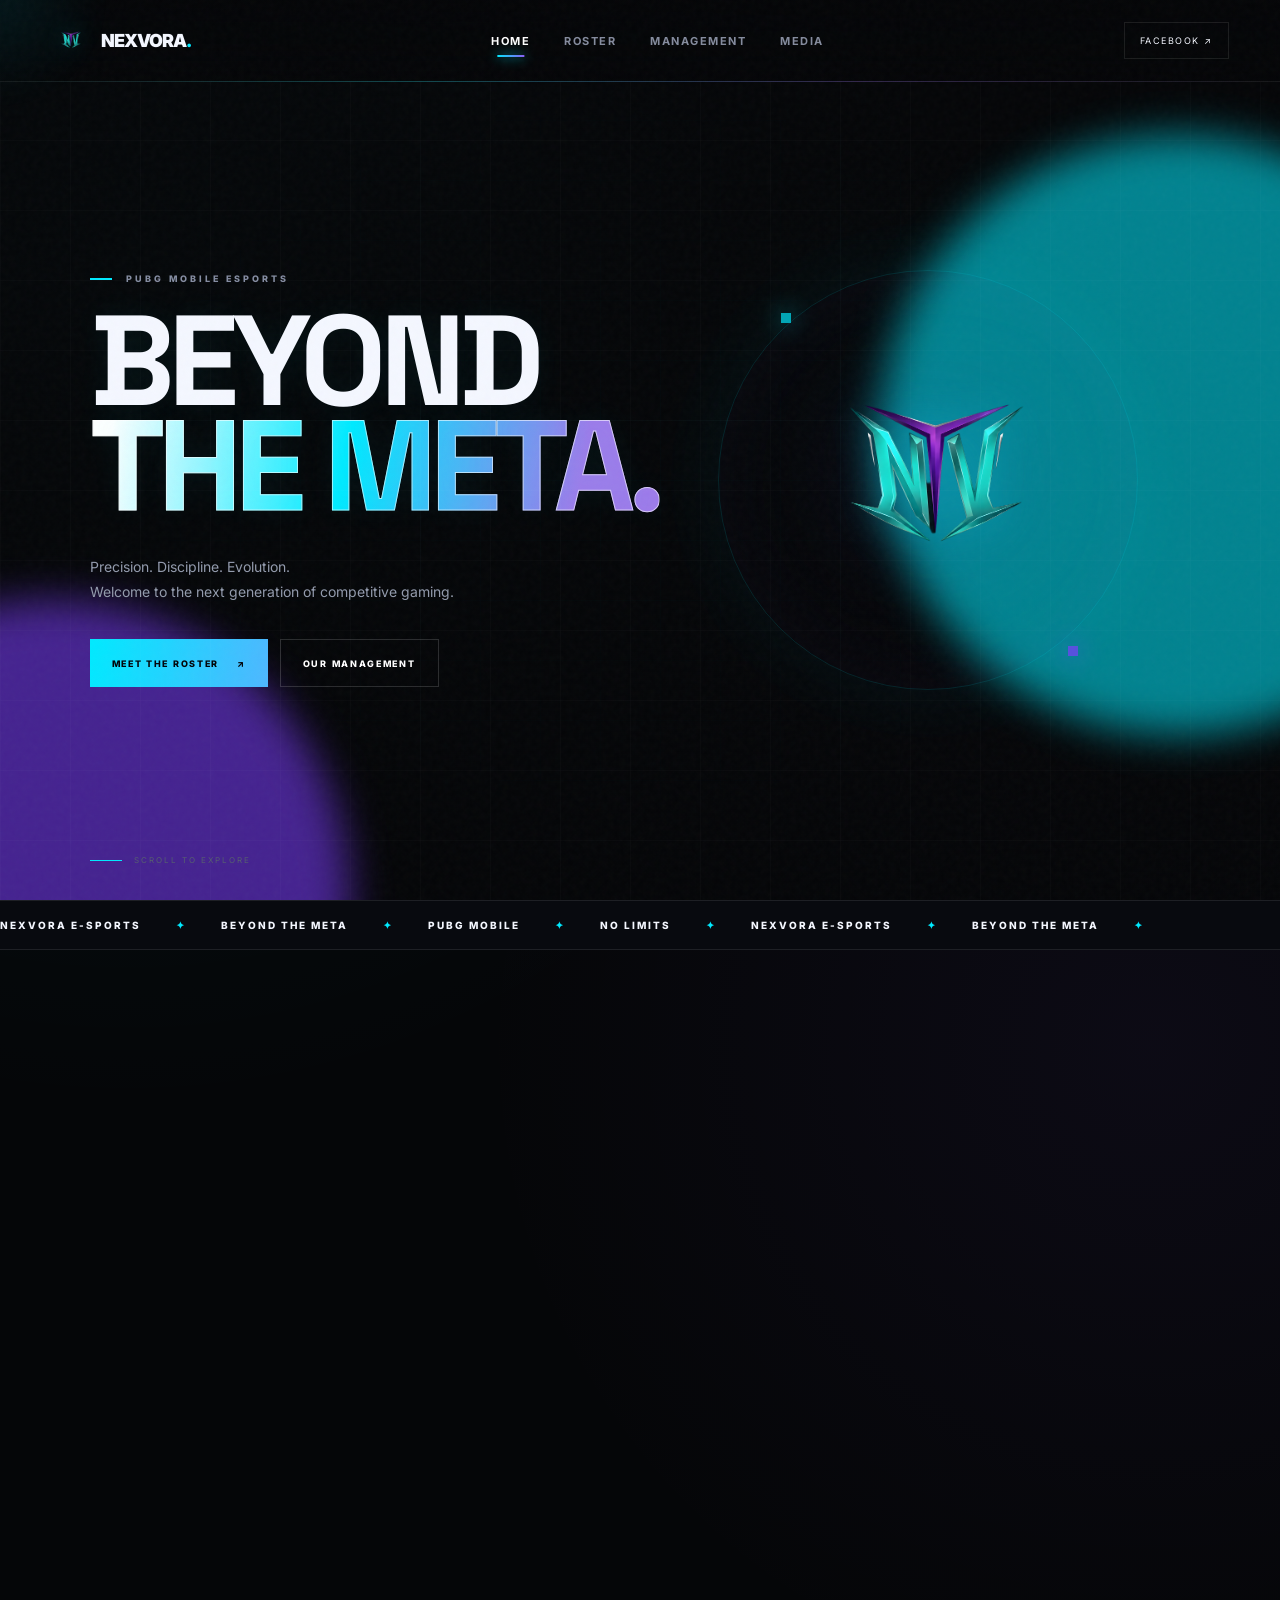
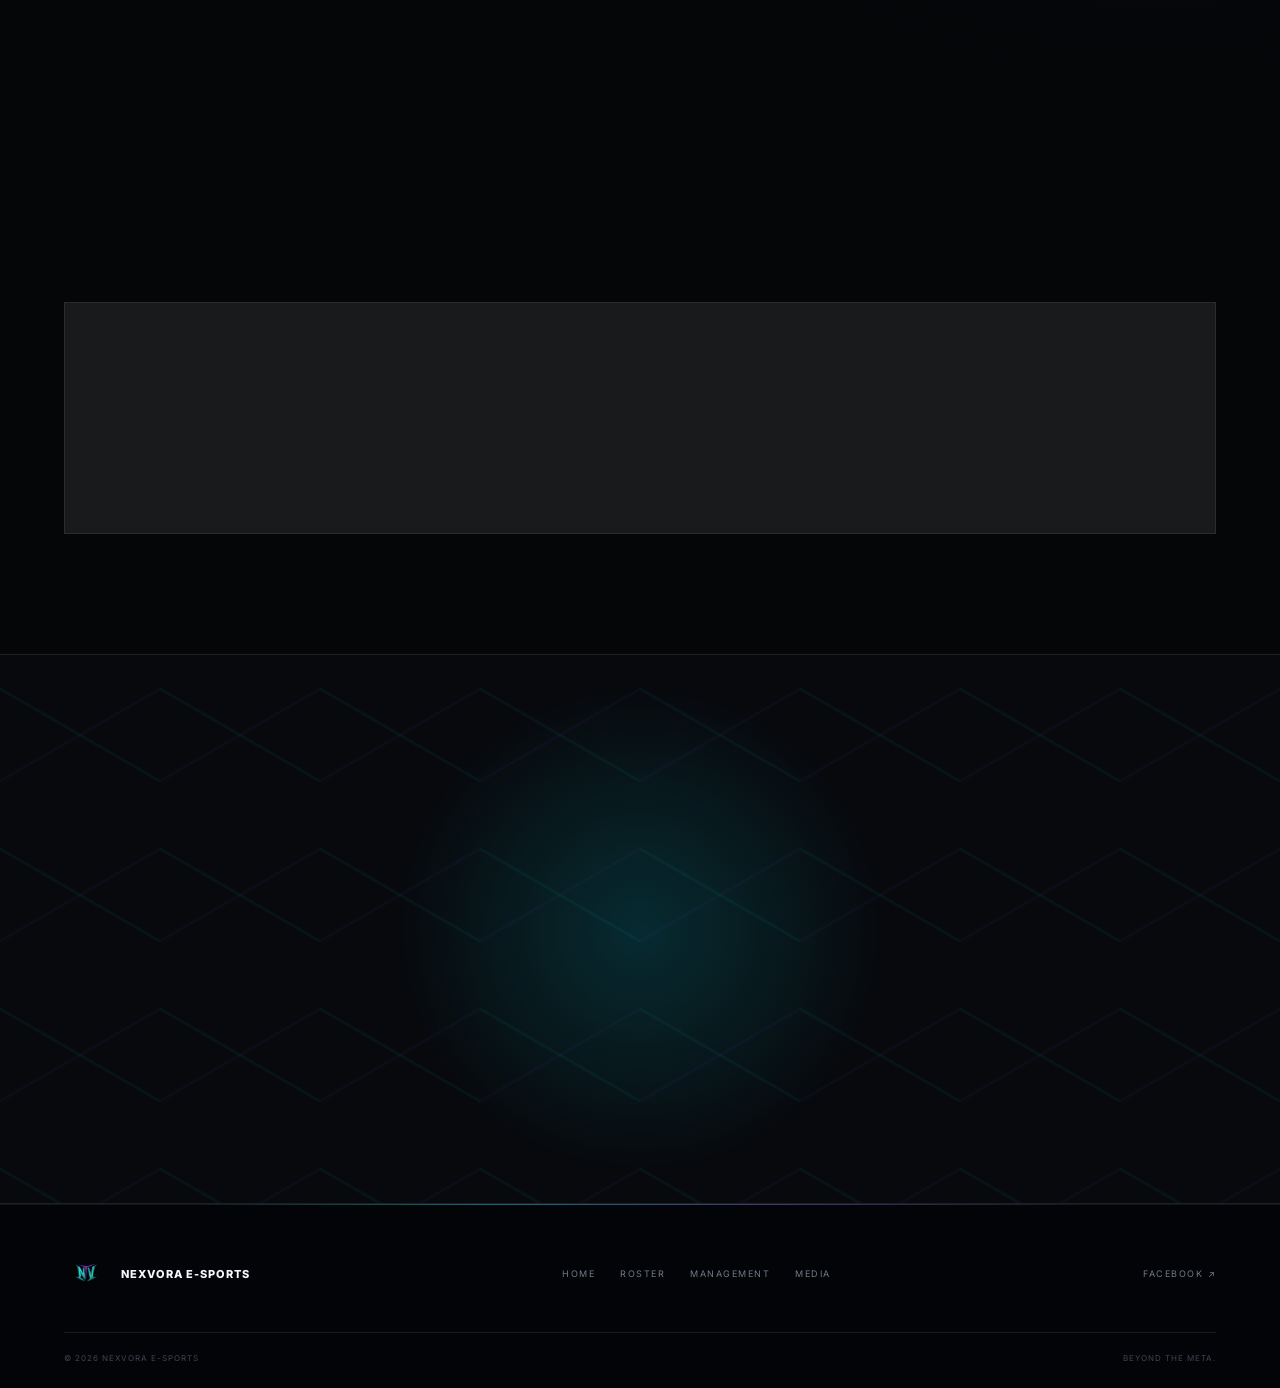
==== index.html @ 995254b3 "Update index.html" ====
<!DOCTYPE html>
<html lang="en">
<head>

  <meta charset="UTF-8">

  <meta
    name="viewport"
    content="width=device-width, initial-scale=1.0"
  >

  <title>NEXVORA E-SPORTS — Beyond The Meta</title>

  <meta
    name="description"
    content="NEXVORA E-SPORTS — Professional PUBG Mobile esports team."
  >

  <link
    rel="icon"
    href="assets/nexvora-logo.png"
  >

  <link
    rel="stylesheet"
    href="css/style.css"
  >

</head>


<body>


<!-- =====================================================
     PAGE LOADER
===================================================== -->

<div id="loader">

  <div class="loader-logo">

    <img
      src="assets/nexvora-logo.png"
      alt="NEXVORA"
    >

  </div>


  <div class="loader-line">

    <span></span>

  </div>


  <p>
    INITIALIZING NEXVORA SYSTEM
  </p>

</div>



<!-- =====================================================
     NAVBAR
===================================================== -->

<header class="navbar">

  <a
    href="index.html"
    class="brand"
  >

    <img
      src="assets/nexvora-logo.png"
      alt="NEXVORA"
    >

    <span>
      NEXVORA<span class="accent">.</span>
    </span>

  </a>


  <button
    class="menu-toggle"
    id="menuToggle"
    aria-label="Open navigation"
  >

    <span></span>
    <span></span>
    <span></span>

  </button>


  <nav id="navMenu">

    <a
      href="index.html"
      class="active"
    >
      HOME
    </a>

    <a href="roster.html">
      ROSTER
    </a>

    <a href="management.html">
      MANAGEMENT
    </a>

    <a href="media.html">
      MEDIA
    </a>

  </nav>


  <a
    href="https://www.facebook.com/profile.php?id=61593886864309"
    target="_blank"
    rel="noopener"
    class="nav-social"
  >
    FACEBOOK ↗
  </a>

</header>



<main>


<!-- =====================================================
     HERO
===================================================== -->

<section class="hero">

  <div class="hero-grid"></div>

  <div class="hero-glow glow-one"></div>

  <div class="hero-glow glow-two"></div>


  <div class="hero-content reveal">

    <div class="eyebrow">

      <span></span>

      PUBG MOBILE ESPORTS

    </div>


    <h1>

      BEYOND<br>

      <span>
        THE META.
      </span>

    </h1>


    <p>

      Precision. Discipline. Evolution.<br>

      Welcome to the next generation
      of competitive gaming.

    </p>


    <div class="hero-actions">

      <a
        href="roster.html"
        class="btn btn-primary"
      >

        MEET THE ROSTER

        <span>
          ↗
        </span>

      </a>


      <a
        href="management.html"
        class="btn btn-outline"
      >

        OUR MANAGEMENT

      </a>

    </div>

  </div>



  <div class="hero-logo reveal">

    <div class="logo-ring"></div>

    <img
      src="assets/nexvora-logo.png"
      alt="NEXVORA E-SPORTS"
    >

  </div>



  <div class="scroll-indicator">

    <span></span>

    SCROLL TO EXPLORE

  </div>

</section>



<!-- =====================================================
     TICKER
===================================================== -->

<div class="ticker">

  <div class="ticker-track">

    <span>
      NEXVORA E-SPORTS
    </span>

    <i>✦</i>

    <span>
      BEYOND THE META
    </span>

    <i>✦</i>

    <span>
      PUBG MOBILE
    </span>

    <i>✦</i>

    <span>
      NO LIMITS
    </span>

    <i>✦</i>

    <span>
      NEXVORA E-SPORTS
    </span>

    <i>✦</i>

    <span>
      BEYOND THE META
    </span>

    <i>✦</i>

  </div>

</div>



<!-- =====================================================
     ABOUT
===================================================== -->

<section class="section about-section">

  <div class="section-heading reveal">

    <div>

      <span class="section-number">
        01
      </span>

      <span class="eyebrow">
        WHO WE ARE
      </span>

    </div>


    <h2>

      BUILT TO<br>

      <span>
        EVOLVE.
      </span>

    </h2>

  </div>


  <div class="about-grid">

    <div class="about-copy reveal">

      <p class="big-copy">

        NEXVORA is a competitive PUBG Mobile
        organization built around

        <strong>
          mechanical skill, intelligent
          decision-making
        </strong>

        and relentless improvement.

      </p>


      <p>

        We believe esports is more than winning
        a match. It is about creating a system,
        building chemistry and constantly evolving
        beyond what everyone else expects.

      </p>


      <a
        href="roster.html"
        class="text-link"
      >

        EXPLORE OUR PLAYERS ↗

      </a>

    </div>


    <div class="about-card reveal">

      <div class="card-corner"></div>

      <span>
        NX / SYSTEM 001
      </span>

      <strong>
        DISCIPLINE
      </strong>

      <p>
        Every decision has a purpose.
      </p>

    </div>


    <div class="about-card alt reveal">

      <div class="card-corner"></div>

      <span>
        NX / SYSTEM 002
      </span>

      <strong>
        EVOLUTION
      </strong>

      <p>
        Adapt faster than the competition.
      </p>

    </div>

  </div>

</section>



<!-- =====================================================
     NEXVORA SYSTEM — SIGNATURE SECTION
===================================================== -->

<section class="section nx-system-section">

  <div class="section-heading reveal">

    <div>

      <span class="section-number">
        02
      </span>

      <span class="eyebrow">
        NEXVORA SYSTEM
      </span>

    </div>


    <h2>

      BUILT<br>

      <span>
        DIFFERENT.
      </span>

    </h2>

  </div>


  <div class="nx-system-grid">

    <!-- SYSTEM 001 -->

    <div class="nx-system-item reveal">

      <span class="nx-system-id">
        NX / 001
      </span>

      <h3>
        PRECISION
      </h3>

      <p>
        Every move has a purpose.
      </p>

    </div>


    <!-- SYSTEM 002 -->

    <div class="nx-system-item reveal">

      <span class="nx-system-id">
        NX / 002
      </span>

      <h3>
        DISCIPLINE
      </h3>

      <p>
        Control before chaos.
      </p>

    </div>


    <!-- SYSTEM 003 -->

    <div class="nx-system-item reveal">

      <span class="nx-system-id">
        NX / 003
      </span>

      <h3>
        EVOLUTION
      </h3>

      <p>
        Adapt beyond the meta.
      </p>

    </div>


    <!-- SYSTEM 004 -->

    <div class="nx-system-item reveal">

      <span class="nx-system-id">
        NX / 004
      </span>

      <h3>
        NO LIMITS
      </h3>

      <p>
        The next level is never final.
      </p>

    </div>

  </div>

</section>



<!-- =====================================================
     CTA
===================================================== -->

<section class="cta-section">

  <div class="cta-lines"></div>


  <div class="cta-content reveal">

    <span class="eyebrow">
      NEXVORA E-SPORTS
    </span>


    <h2>

      READY FOR THE<br>

      <span>
        NEXT LEVEL?
      </span>

    </h2>


    <a
      href="https://www.facebook.com/profile.php?id=61593886864309"
      target="_blank"
      rel="noopener"
      class="btn btn-primary"
    >

      FOLLOW NEXVORA ↗

    </a>

  </div>

</section>


</main>



<!-- =====================================================
     FOOTER
===================================================== -->

<footer>

  <div class="footer-top">

    <div class="footer-brand">

      <img
        src="assets/nexvora-logo.png"
        alt="NEXVORA"
      >

      <span>
        NEXVORA E-SPORTS
      </span>

    </div>


    <div class="footer-links">

      <a href="index.html">
        HOME
      </a>

      <a href="roster.html">
        ROSTER
      </a>

      <a href="management.html">
        MANAGEMENT
      </a>

      <a href="media.html">
        MEDIA
      </a>

    </div>


    <a
      href="https://www.facebook.com/profile.php?id=61593886864309"
      target="_blank"
      rel="noopener"
      class="footer-social"
    >

      FACEBOOK ↗

    </a>

  </div>


  <div class="footer-bottom">

    <span>
      © 2026 NEXVORA E-SPORTS
    </span>

    <span>
      BEYOND THE META.
    </span>

  </div>

</footer>



<script src="js/app.js"></script>

</body>
</html>
---- css/style.css ----
@import url('https://fonts.googleapis.com/css2?family=Inter:wght@400;500;600;700;800;900&family=Space+Grotesk:wght@400;500;600;700&display=swap');

:root {
  --bg: #050609;
  --bg2: #090b12;
  --card: #0b0e15;
  --text: #f4f7ff;
  --muted: #8991a5;
  --line: rgba(255,255,255,.09);
  --cyan: #00eaff;
  --purple: #7b3cff;
  --pink: #c43cff;
  --max: 1280px;
}

* {
  margin: 0;
  padding: 0;
  box-sizing: border-box;
}

html {
  scroll-behavior: smooth;
}

body {
  background: var(--bg);
  color: var(--text);
  font-family: Inter, sans-serif;
  overflow-x: hidden;
}

body:before {
  content: "";
  position: fixed;
  inset: 0;
  pointer-events: none;
  z-index: 999;
  opacity: .04;
  background-image:
    linear-gradient(rgba(255,255,255,.5) 1px, transparent 1px),
    linear-gradient(90deg, rgba(255,255,255,.5) 1px, transparent 1px);
  background-size: 70px 70px;
}

a {
  color: inherit;
  text-decoration: none;
}

button {
  font: inherit;
}

#loader {
  position: fixed;
  inset: 0;
  background: #030407;
  z-index: 9999;
  display: flex;
  align-items: center;
  justify-content: center;
  flex-direction: column;
  transition: .7s ease;
}

#loader.hide {
  opacity: 0;
  visibility: hidden;
  pointer-events: none;
}

.loader-logo img {
  width: 110px;
  filter: drop-shadow(0 0 25px rgba(0,234,255,.4));
  animation: pulse 1.4s infinite alternate;
}

.loader-line {
  width: 180px;
  height: 2px;
  background: #161923;
  margin-top: 30px;
  overflow: hidden;
}

.loader-line span {
  display: block;
  width: 50%;
  height: 100%;
  background: linear-gradient(90deg,var(--cyan),var(--purple));
  animation: loader 1.2s infinite;
}

#loader p {
  margin-top: 15px;
  color: #666d80;
  font-size: 9px;
  letter-spacing: 3px;
}

@keyframes loader {
  0% { transform: translateX(-100%); }
  100% { transform: translateX(300%); }
}

@keyframes pulse {
  from { transform: scale(.95); }
  to { transform: scale(1.05); }
}

.navbar {
  height: 82px;
  position: fixed;
  top: 0;
  left: 0;
  right: 0;
  z-index: 1000;
  display: flex;
  align-items: center;
  padding: 0 4vw;
  border-bottom: 1px solid rgba(255,255,255,.06);
  background: rgba(5,6,9,.72);
  backdrop-filter: blur(18px);
}

.brand {
  display: flex;
  align-items: center;
  gap: 12px;
  font-weight: 900;
  letter-spacing: -1px;
  font-size: 18px;
}

.brand img {
  width: 38px;
  height: 38px;
  object-fit: contain;
}

.accent {
  color: var(--cyan);
}

.navbar nav {
  display: flex;
  gap: 34px;
  margin: auto;
}

.navbar nav a {
  position: relative;
  color: #858c9e;
  font-size: 11px;
  font-weight: 700;
  letter-spacing: 1.5px;
  transition: .3s;
}

.navbar nav a:hover,
.navbar nav a.active {
  color: white;
}

.navbar nav a.active:after {
  content: "";
  position: absolute;
  bottom: -31px;
  left: 0;
  right: 0;
  height: 2px;
  background: linear-gradient(90deg,var(--cyan),var(--purple));
  box-shadow: 0 0 12px var(--cyan);
}

.nav-social {
  font-size: 9px;
  letter-spacing: 1.5px;
  border: 1px solid var(--line);
  padding: 12px 15px;
  transition: .3s;
}

.nav-social:hover {
  border-color: var(--cyan);
  color: var(--cyan);
}

.menu-toggle {
  display: none;
  background: none;
  border: 0;
  width: 40px;
  cursor: pointer;
}

.menu-toggle span {
  display: block;
  height: 2px;
  background: white;
  margin: 6px 0;
}

.hero {
  min-height: 100vh;
  position: relative;
  display: flex;
  align-items: center;
  padding: 140px 7vw 80px;
  overflow: hidden;
}

.hero-grid,
.page-hero .hero-grid {
  position: absolute;
  inset: 0;
  opacity: .25;
  background-image:
    linear-gradient(rgba(0,234,255,.07) 1px, transparent 1px),
    linear-gradient(90deg, rgba(0,234,255,.07) 1px, transparent 1px);
  background-size: 90px 90px;
  mask-image: linear-gradient(to bottom, black, transparent);
}

.hero-glow {
  position: absolute;
  width: 600px;
  height: 600px;
  border-radius: 50%;
  filter: blur(100px);
  opacity: .15;
}

.glow-one {
  background: var(--cyan);
  right: -200px;
  top: 15%;
}

.glow-two {
  background: var(--purple);
  left: -250px;
  bottom: -300px;
}

.hero-content {
  position: relative;
  z-index: 2;
  width: 58%;
}

.eyebrow {
  font-size: 9px;
  font-weight: 800;
  letter-spacing: 3px;
  color: #858da2;
}

.eyebrow span,
.hero .eyebrow > span {
  display: inline-block;
  width: 22px;
  height: 2px;
  background: var(--cyan);
  vertical-align: middle;
  margin-right: 9px;
}

.hero h1 {
  font-family: "Space Grotesk", sans-serif;
  font-size: clamp(70px, 10vw, 150px);
  line-height: .82;
  letter-spacing: -8px;
  margin: 25px 0 35px;
  font-weight: 700;
}

.hero h1 span,
.page-hero h1 span,
.cta-section h2 span,
.roster-intro h2 span,
.media-intro h2 span {
  color: transparent;
  -webkit-text-stroke: 1px rgba(255,255,255,.6);
}

.hero p {
  color: #939bad;
  line-height: 1.8;
  font-size: 14px;
}

.hero-actions {
  display: flex;
  gap: 12px;
  margin-top: 35px;
}

.btn {
  display: inline-flex;
  align-items: center;
  justify-content: center;
  gap: 18px;
  min-height: 48px;
  padding: 0 22px;
  font-size: 9px;
  font-weight: 800;
  letter-spacing: 1.7px;
  transition: .35s;
}

.btn-primary {
  background: linear-gradient(100deg,var(--cyan),#4eb7ff);
  color: #020409;
}

.btn-primary:hover {
  transform: translateY(-4px);
  box-shadow: 0 12px 40px rgba(0,234,255,.22);
}

.btn-outline {
  border: 1px solid rgba(255,255,255,.15);
  color: white;
}

.btn-outline:hover {
  border-color: var(--cyan);
  color: var(--cyan);
  transform: translateY(-4px);
}

.hero-logo {
  position: absolute;
  right: 8%;
  width: min(40vw,500px);
  aspect-ratio: 1;
  display: grid;
  place-items: center;
}

.hero-logo img {
  width: 65%;
  position: relative;
  z-index: 2;
  filter: drop-shadow(0 0 35px rgba(0,234,255,.28));
  animation: float 5s ease-in-out infinite;
}

.logo-ring {
  position: absolute;
  inset: 8%;
  border: 1px solid rgba(0,234,255,.16);
  border-radius: 50%;
  animation: spin 18s linear infinite;
}

.logo-ring:before,
.logo-ring:after {
  content: "";
  position: absolute;
  width: 10px;
  height: 10px;
  background: var(--cyan);
  box-shadow: 0 0 25px var(--cyan);
}

.logo-ring:before {
  top: 10%;
  left: 15%;
}

.logo-ring:after {
  bottom: 8%;
  right: 14%;
  background: var(--purple);
  box-shadow: 0 0 25px var(--purple);
}

@keyframes float {
  0%,100% { transform: translateY(0); }
  50% { transform: translateY(-14px); }
}

@keyframes spin {
  to { transform: rotate(360deg); }
}

.scroll-indicator {
  position: absolute;
  bottom: 35px;
  left: 7vw;
  color: #555d70;
  font-size: 8px;
  letter-spacing: 2px;
  display: flex;
  align-items: center;
  gap: 12px;
}

.scroll-indicator span {
  width: 32px;
  height: 1px;
  background: var(--cyan);
}

.ticker {
  overflow: hidden;
  border-top: 1px solid var(--line);
  border-bottom: 1px solid var(--line);
  background: #080a0f;
}

.ticker-track {
  white-space: nowrap;
  display: flex;
  align-items: center;
  gap: 35px;
  padding: 18px 0;
  width: max-content;
  animation: ticker 25s linear infinite;
  font-size: 10px;
  font-weight: 800;
  letter-spacing: 2px;
}

.ticker i {
  color: var(--cyan);
  font-style: normal;
}

@keyframes ticker {
  to { transform: translateX(-50%); }
}

.section {
  width: min(var(--max), 90%);
  margin: auto;
  padding: 130px 0;
}

.section-heading {
  display: flex;
  align-items: end;
  justify-content: space-between;
  margin-bottom: 65px;
}

.section-heading > div {
  display: flex;
  align-items: center;
  gap: 20px;
}

.section-number {
  color: var(--cyan);
  font-size: 10px;
  font-weight: 800;
}

.section-heading h2 {
  display: none;
}

.text-link {
  font-size: 9px;
  font-weight: 800;
  letter-spacing: 1.5px;
  color: #a4abbb;
  border-bottom: 1px solid #303542;
  padding-bottom: 8px;
  transition: .3s;
}

.text-link:hover {
  color: var(--cyan);
  border-color: var(--cyan);
}

.about-grid {
  display: grid;
  grid-template-columns: 1.5fr 1fr 1fr;
  gap: 20px;
}

.about-copy {
  padding-right: 50px;
}

.big-copy {
  font-size: clamp(24px,3vw,42px);
  line-height: 1.15;
  letter-spacing: -1.5px;
  margin-bottom: 30px;
}

.about-copy > p:not(.big-copy) {
  color: var(--muted);
  line-height: 1.8;
  font-size: 13px;
  max-width: 500px;
  margin-bottom: 35px;
}

.about-card {
  min-height: 300px;
  background: linear-gradient(145deg,#101722,#090b10);
  border: 1px solid var(--line);
  padding: 30px;
  position: relative;
  display: flex;
  flex-direction: column;
  justify-content: end;
  overflow: hidden;
}

.about-card:after {
  content: "";
  position: absolute;
  width: 180px;
  height: 180px;
  border: 1px solid rgba(0,234,255,.15);
  border-radius: 50%;
  top: -60px;
  right: -50px;
}

.about-card.alt:after {
  border-color: rgba(123,60,255,.2);
}

.about-card span {
  color: #596173;
  font-size: 8px;
  letter-spacing: 2px;
  margin-bottom: 12px;
}

.about-card strong {
  font-size: 26px;
  font-family: "Space Grotesk";
}

.about-card p {
  color: var(--muted);
  font-size: 11px;
  margin-top: 10px;
}

.player-grid {
  display: grid;
  grid-template-columns: repeat(3,1fr);
  gap: 18px;
}

.player-card {
  position: relative;
  min-height: 380px;
  background:
    radial-gradient(circle at 80% 10%,rgba(0,234,255,.12),transparent 35%),
    linear-gradient(145deg,#0e121b,#07090e);
  border: 1px solid var(--line);
  overflow: hidden;
  transition: .45s;
}

.player-card:hover {
  transform: translateY(-8px);
  border-color: rgba(0,234,255,.4);
}

.player-card:before {
  content: "";
  position: absolute;
  inset: 0;
  background: linear-gradient(to top,rgba(0,0,0,.9),transparent 60%);
}

.player-number {
  position: absolute;
  top: 20px;
  right: 22px;
  color: #252a35;
  font-size: 55px;
  font-weight: 900;
}

.player-avatar {
  height: 220px;
  display: grid;
  place-items: center;
  position: relative;
}

.player-avatar img {
  width: 125px;
  height: 125px;
  object-fit: contain;
  filter: drop-shadow(0 0 25px rgba(0,234,255,.2));
}

.player-initial {
  width: 125px;
  height: 125px;
  border-radius: 50%;
  display: grid;
  place-items: center;
  font-size: 35px;
  font-weight: 900;
  color: #10131b;
  background: linear-gradient(135deg,var(--cyan),var(--purple));
}

.player-info {
  position: absolute;
  left: 25px;
  right: 25px;
  bottom: 25px;
  z-index: 2;
}

.player-role {
  font-size: 8px;
  color: var(--cyan);
  letter-spacing: 2px;
  font-weight: 800;
}

.player-info h3 {
  font-size: 25px;
  margin: 7px 0;
  letter-spacing: -.5px;
}

.player-name {
  color: #6e7688;
  font-size: 11px;
}

.player-arrow {
  position: absolute;
  right: 22px;
  bottom: 27px;
  color: white;
  font-size: 20px;
}

.match-preview {
  padding-top: 20px;
}

.match-card {
  min-height: 250px;
  display: grid;
  grid-template-columns: 1fr 180px 1fr 180px;
  align-items: center;
  gap: 20px;
  padding: 35px;
  border: 1px solid var(--line);
  background: linear-gradient(100deg,#0b1018,#08090d);
}

.match-status {
  position: absolute;
  transform: translateY(-95px);
  font-size: 8px;
  letter-spacing: 2px;
  color: var(--cyan);
}

.status-dot {
  width: 6px;
  height: 6px;
  background: var(--cyan);
  display: inline-block;
  border-radius: 50%;
  margin-right: 8px;
  box-shadow: 0 0 12px var(--cyan);
}

.match-team {
  display: flex;
  align-items: center;
  gap: 20px;
}

.match-team strong {
  font-size: 20px;
}

.mini-logo {
  width: 75px;
  height: 75px;
  border: 1px solid var(--line);
  display: grid;
  place-items: center;
}

.mini-logo img {
  width: 55px;
}

.opponent {
  justify-content: flex-end;
}

.opponent-logo {
  width: 75px;
  height: 75px;
  display: grid;
  place-items: center;
  border: 1px dashed #303542;
  color: #454c5c;
  font-size: 25px;
}

.match-vs {
  text-align: center;
}

.match-vs small {
  display: block;
  color: #555d70;
  font-size: 8px;
  letter-spacing: 2px;
}

.match-vs span {
  display: block;
  font-size: 30px;
  font-weight: 900;
  margin: 8px 0;
}

.cta-section {
  min-height: 550px;
  position: relative;
  overflow: hidden;
  display: grid;
  place-items: center;
  text-align: center;
  border-top: 1px solid var(--line);
  border-bottom: 1px solid var(--line);
  background:
    radial-gradient(circle at center,rgba(0,234,255,.08),transparent 35%),
    #07090d;
}

.cta-lines {
  position: absolute;
  inset: 0;
  background-image:
    linear-gradient(30deg,transparent 49%,rgba(0,234,255,.06) 50%,transparent 51%),
    linear-gradient(-30deg,transparent 49%,rgba(123,60,255,.06) 50%,transparent 51%);
  background-size: 160px 160px;
}

.cta-content {
  position: relative;
}

.cta-section h2 {
  font-family: "Space Grotesk";
  font-size: clamp(50px,8vw,110px);
  line-height: .88;
  letter-spacing: -5px;
  margin: 25px 0 40px;
}

footer {
  padding: 55px 5vw 25px;
  background: #030407;
}

.footer-top {
  display: flex;
  align-items: center;
  justify-content: space-between;
  padding-bottom: 45px;
  border-bottom: 1px solid var(--line);
}

.footer-brand {
  display: flex;
  align-items: center;
  gap: 15px;
  font-size: 11px;
  font-weight: 800;
  letter-spacing: 1px;
}

.footer-brand img {
  width: 42px;
}

.footer-links {
  display: flex;
  gap: 25px;
}

.footer-links a,
.footer-social {
  font-size: 9px;
  letter-spacing: 1.5px;
  color: #727a8c;
}

.footer-links a:hover,
.footer-social:hover {
  color: var(--cyan);
}

.footer-bottom {
  padding-top: 20px;
  display: flex;
  justify-content: space-between;
  color: #3f4552;
  font-size: 8px;
  letter-spacing: 1px;
}

.page-hero {
  height: 70vh;
  min-height: 550px;
  position: relative;
  display: flex;
  align-items: end;
  padding: 0 7vw 90px;
  overflow: hidden;
  border-bottom: 1px solid var(--line);
}

.page-hero-content {
  position: relative;
  z-index: 2;
}

.page-hero h1 {
  font-family: "Space Grotesk";
  font-size: clamp(65px,10vw,145px);
  line-height: .8;
  letter-spacing: -7px;
  margin: 25px 0;
}

.page-hero p {
  color: var(--muted);
  font-size: 13px;
}

.roster-intro,
.media-intro {
  display: grid;
  grid-template-columns: 1fr 1fr;
  gap: 50px;
  margin-bottom: 70px;
}

.roster-intro h2,
.media-intro h2 {
  font-family: "Space Grotesk";
  font-size: clamp(40px,5vw,70px);
  line-height: .9;
  letter-spacing: -4px;
  margin-top: 20px;
}

.roster-intro > p {
  align-self: end;
  max-width: 500px;
  color: var(--muted);
  line-height: 1.8;
  font-size: 13px;
}

.full-grid .player-card {
  min-height: 410px;
}

.stats-section {
  background: #07090d;
  border-top: 1px solid var(--line);
  border-bottom: 1px solid var(--line);
}

.stats-table-wrap {
  overflow-x: auto;
}

.stats-table {
  width: 100%;
  border-collapse: collapse;
  min-width: 850px;
}

.stats-table th {
  text-align: left;
  padding: 18px 15px;
  font-size: 8px;
  letter-spacing: 1.5px;
  color: #5f6778;
  border-bottom: 1px solid var(--line);
}

.stats-table td {
  padding: 25px 15px;
  font-size: 11px;
  border-bottom: 1px solid var(--line);
}

.stats-table tr:hover td {
  background: rgba(0,234,255,.025);
}

.stats-player {
  font-weight: 800;
  color: white;
}

.stats-role {
  color: var(--cyan);
  font-size: 8px;
  letter-spacing: 1px;
}

.filter-bar {
  display: flex;
  gap: 8px;
  margin-bottom: 40px;
}

.filter {
  border: 1px solid var(--line);
  background: transparent;
  color: #697184;
  padding: 12px 18px;
  cursor: pointer;
  font-size: 8px;
  letter-spacing: 1.5px;
  font-weight: 800;
}

.filter:hover,
.filter.active {
  color: #020409;
  background: var(--cyan);
  border-color: var(--cyan);
}

.matches-list {
  display: grid;
  gap: 14px;
}

.match-item {
  display: grid;
  grid-template-columns: 130px 1fr 120px 1fr 120px;
  align-items: center;
  gap: 20px;
  padding: 30px;
  border: 1px solid var(--line);
  background: #090b10;
  transition: .3s;
}

.match-item:hover {
  border-color: rgba(0,234,255,.3);
  transform: translateX(5px);
}

.match-date strong {
  display: block;
  font-size: 20px;
}

.match-date span {
  color: #626a7c;
  font-size: 8px;
  letter-spacing: 1px;
}

.match-event span {
  color: var(--cyan);
  font-size: 8px;
  letter-spacing: 1.5px;
}

.match-event strong {
  display: block;
  margin-top: 7px;
  font-size: 14px;
}

.match-side {
  display: flex;
  align-items: center;
  gap: 10px;
  font-size: 11px;
  font-weight: 800;
}

.match-side img {
  width: 38px;
  height: 38px;
  object-fit: contain;
}

.match-result {
  text-align: center;
}

.match-result strong {
  font-size: 20px;
}

.match-result span {
  display: block;
  color: #5e6676;
  font-size: 7px;
  letter-spacing: 1px;
  margin-top: 4px;
}

.match-item .btn {
  min-height: 38px;
  padding: 0 12px;
}

.media-grid {
  display: grid;
  grid-template-columns: 1.5fr 1fr;
  gap: 20px;
}

.media-card {
  display: block;
  border: 1px solid var(--line);
  background: #090b10;
  transition: .4s;
}

.media-card:hover {
  transform: translateY(-7px);
  border-color: rgba(0,234,255,.35);
}

.media-large {
  grid-row: span 2;
}

.media-placeholder {
  min-height: 300px;
  position: relative;
  display: grid;
  place-items: center;
  background:
    radial-gradient(circle,rgba(0,234,255,.12),transparent 40%),
    #0a1018;
  overflow: hidden;
}

.media-large .media-placeholder {
  min-height: 620px;
}

.media-placeholder img {
  width: 180px;
  opacity: .8;
  filter: drop-shadow(0 0 35px rgba(0,234,255,.25));
}

.media-placeholder strong {
  font-size: 90px;
  font-family: "Space Grotesk";
  color: rgba(255,255,255,.08);
}

.media-placeholder span {
  position: absolute;
  top: 20px;
  right: 20px;
  font-size: 10px;
  color: var(--cyan);
}

.media-placeholder.purple {
  background: radial-gradient(circle,rgba(123,60,255,.15),transparent 50%),#0c0913;
}

.media-placeholder.cyan {
  background: radial-gradient(circle,rgba(0,234,255,.15),transparent 50%),#071013;
}

.media-info {
  padding: 25px;
}

.media-info > span {
  color: var(--cyan);
  font-size: 8px;
  font-weight: 800;
  letter-spacing: 2px;
}

.media-info h3 {
  margin: 8px 0;
  font-size: 20px;
}

.media-info p {
  color: #697184;
  font-size: 11px;
}

.reveal {
  opacity: 0;
  transform: translateY(25px);
  transition: opacity .8s ease, transform .8s ease;
}

.reveal.visible {
  opacity: 1;
  transform: translateY(0);
}

@media (max-width: 950px) {

  .navbar nav {
    gap: 18px;
  }

  .nav-social {
    display: none;
  }

  .hero {
    padding-left: 5vw;
  }

  .hero-content {
    width: 100%;
  }

  .hero-logo {
    opacity: .22;
    right: -10%;
    width: 70vw;
  }

  .about-grid {
    grid-template-columns: 1fr 1fr;
  }

  .about-copy {
    grid-column: span 2;
    padding-right: 0;
  }

  .player-grid {
    grid-template-columns: repeat(2,1fr);
  }

  .match-card {
    grid-template-columns: 1fr 100px 1fr;
  }

  .match-card .btn {
    grid-column: 1 / -1;
    justify-self: center;
  }

  .match-status {
    transform: translateY(-125px);
  }

  .match-item {
    grid-template-columns: 100px 1fr 100px;
  }

  .match-side {
    justify-content: center;
  }

  .match-item .btn {
    grid-column: 1 / -1;
    justify-self: center;
  }
}

@media (max-width: 700px) {

  .navbar {
    height: 70px;
    padding: 0 20px;
  }

  .menu-toggle {
    display: block;
    margin-left: auto;
  }

  .navbar nav {
    position: absolute;
    top: 70px;
    left: 0;
    right: 0;
    background: rgba(5,6,9,.97);
    border-bottom: 1px solid var(--line);
    display: none;
    flex-direction: column;
    gap: 0;
  }

  .navbar nav.open {
    display: flex;
  }

  .navbar nav a {
    padding: 20px;
    border-bottom: 1px solid var(--line);
  }

  .navbar nav a.active:after {
    display: none;
  }

  .brand span {
    font-size: 15px;
  }

  .hero {
    min-height: 850px;
    padding: 130px 25px 70px;
    align-items: center;
  }

  .hero h1 {
    font-size: 68px;
    letter-spacing: -5px;
  }

  .hero-logo {
    opacity: .12;
    width: 100vw;
    right: -30%;
  }

  .hero-actions {
    flex-direction: column;
    align-items: flex-start;
  }

  .scroll-indicator {
    left: 25px;
  }

  .section {
    padding: 85px 0;
  }

  .section-heading {
    margin-bottom: 40px;
  }

  .player-grid {
    grid-template-columns: 1fr;
  }

  .about-grid {
    grid-template-columns: 1fr;
  }

  .about-copy {
    grid-column: auto;
  }

  .about-card {
    min-height: 230px;
  }

  .match-card {
    grid-template-columns: 1fr;
    text-align: center;
  }

  .match-team,
  .opponent {
    justify-content: center;
  }

  .match-status {
    position: static;
    transform: none;
    margin-bottom: -10px;
  }

  .roster-intro,
  .media-intro {
    grid-template-columns: 1fr;
    gap: 25px;
  }

  .page-hero {
    min-height: 520px;
    height: 65vh;
    padding: 0 25px 65px;
  }

  .page-hero h1 {
    font-size: 65px;
    letter-spacing: -5px;
  }

  .match-item {
    grid-template-columns: 1fr;
    text-align: center;
  }

  .match-date,
  .match-event,
  .match-side {
    justify-content: center;
  }

  .media-grid {
    grid-template-columns: 1fr;
  }

  .media-large {
    grid-row: auto;
  }

  .media-large .media-placeholder {
    min-height: 400px;
  }

  .footer-top {
    flex-direction: column;
    gap: 30px;
    align-items: flex-start;
  }

  .footer-links {
    flex-wrap: wrap;
  }

  .footer-bottom {
    flex-direction: column;
    gap: 10px;
  }

  .cta-section h2 {
    font-size: 55px;
    letter-spacing: -3px;
  }
}
/* ================================
   NEXVORA PLAYER PHOTO FIX
================================ */

.player-card {
  overflow: hidden;
}

.player-image {
  width: 100%;
  height: 420px;
  overflow: hidden;
  position: relative;
  background: #071218;
}

.player-image img {
  width: 100%;
  height: 100%;
  display: block;

  object-fit: contain;
  object-position: center bottom;

  transition: transform 0.5s ease;
}

.player-card:hover .player-image img {
  transform: scale(1.03);
}
/* =====================================
   FINAL PLAYER PHOTO FIX
===================================== */

.player-grid {
  display: grid !important;
  grid-template-columns: repeat(3, minmax(0, 1fr)) !important;
  gap: 20px !important;
  align-items: stretch !important;
}

.player-card {
  min-width: 0 !important;
  height: auto !important;
  overflow: hidden !important;
  background: #071218 !important;
}

.player-image,
.player-visual,
.player-photo {
  width: 100% !important;
  height: 360px !important;
  min-height: 360px !important;
  max-height: 360px !important;
  overflow: hidden !important;
  display: flex !important;
  align-items: flex-end !important;
  justify-content: center !important;
  background: #071218 !important;
}

.player-image img,
.player-visual img,
.player-photo img,
.player-card img {
  width: 100% !important;
  height: 100% !important;
  max-width: 100% !important;
  max-height: 100% !important;
  object-fit: contain !important;
  object-position: center bottom !important;
  display: block !important;
  transform: none !important;
}

.player-card:hover img {
  transform: scale(1.02) !important;
}

.player-info {
  position: relative !important;
  z-index: 5 !important;
  padding: 22px !important;
  background: #071218 !important;
}

@media (max-width: 900px) {
  .player-grid {
    grid-template-columns: repeat(2, minmax(0, 1fr)) !important;
  }
}

@media (max-width: 600px) {
  .player-grid {
    grid-template-columns: 1fr !important;
  }

  .player-image,
  .player-visual,
  .player-photo {
    height: 330px !important;
    min-height: 330px !important;
    max-height: 330px !important;
  }
}

/* =========================================
   MANAGEMENT PAGE
========================================= */

.management-section {
  position: relative;
}

.management-grid {
  display: grid;
  grid-template-columns: repeat(2, minmax(0, 1fr));
  gap: 28px;
  max-width: 1100px;
  margin: 50px auto 0;
}

.management-card {
  position: relative;
  overflow: hidden;
  border: 1px solid rgba(255, 255, 255, 0.10);
  background: rgba(255, 255, 255, 0.035);
  backdrop-filter: blur(18px);
  border-radius: 20px;
  transition: transform 0.45s ease,
              border-color 0.45s ease,
              box-shadow 0.45s ease;
}

.management-card:hover {
  transform: translateY(-10px);
  border-color: rgba(0, 229, 255, 0.55);
  box-shadow: 0 25px 70px rgba(0, 229, 255, 0.12);
}

.management-photo {
  width: 100%;
  height: 420px;
  display: flex;
  align-items: flex-end;
  justify-content: center;
  overflow: hidden;
  background:
    radial-gradient(
      circle at 50% 20%,
      rgba(0, 229, 255, 0.12),
      transparent 55%
    );
}

.management-photo img {
  width: 100%;
  height: 100%;
  object-fit: contain;
  object-position: center bottom;
  display: block;
  transition: transform 0.5s ease;
}

.management-card:hover .management-photo img {
  transform: scale(1.04);
}

.management-info {
  padding: 26px 28px 30px;
}

.management-role {
  display: inline-block;
  margin-bottom: 10px;
  font-size: 12px;
  font-weight: 700;
  letter-spacing: 0.18em;
  color: #00e5ff;
}

.management-info h3 {
  margin: 0;
  font-size: clamp(24px, 3vw, 34px);
  line-height: 1.1;
}

.management-info p {
  margin-top: 12px;
  opacity: 0.55;
  font-size: 12px;
  letter-spacing: 0.14em;
}


/* MOBILE */

@media (max-width: 768px) {

  .management-grid {
    grid-template-columns: 1fr;
    gap: 22px;
    margin-top: 35px;
  }

  .management-photo {
    height: 380px;
  }

  .management-info {
    padding: 22px;
  }

}

/* =========================================================
   NEXVORA 2.0 — PREMIUM DIGITAL SYSTEM
   ========================================================= */

:root {
  --nx-cyan: #00eaff;
  --nx-purple: #8b5cf6;
  --nx-white: #f4f7fb;
  --nx-muted: rgba(244, 247, 251, 0.55);
  --nx-line: rgba(255, 255, 255, 0.09);
}


/* =========================================================
   GLOBAL PREMIUM LAYER
   ========================================================= */

html {
  scroll-behavior: smooth;
}

body {
  background:
    radial-gradient(
      circle at 10% 10%,
      rgba(0, 234, 255, 0.055),
      transparent 28%
    ),
    radial-gradient(
      circle at 90% 35%,
      rgba(139, 92, 246, 0.055),
      transparent 30%
    ),
    #050608;
}


/* subtle premium grain */

body::after {
  content: "";
  position: fixed;
  inset: 0;
  pointer-events: none;
  z-index: 9998;
  opacity: 0.035;

  background-image:
    url("data:image/svg+xml,%3Csvg viewBox='0 0 180 180' xmlns='http://www.w3.org/2000/svg'%3E%3Cfilter id='n'%3E%3CfeTurbulence type='fractalNoise' baseFrequency='.85' numOctaves='3' stitchTiles='stitch'/%3E%3C/filter%3E%3Crect width='100%25' height='100%25' filter='url(%23n)' opacity='.8'/%3E%3C/svg%3E");
}


/* =========================================================
   NAVBAR
   ========================================================= */

.navbar {
  backdrop-filter: blur(22px);
  -webkit-backdrop-filter: blur(22px);

  background:
    linear-gradient(
      180deg,
      rgba(5, 6, 8, 0.92),
      rgba(5, 6, 8, 0.70)
    );

  border-bottom: 1px solid rgba(255, 255, 255, 0.07);
}

.navbar::after {
  content: "";
  position: absolute;
  left: 0;
  bottom: -1px;
  width: 100%;
  height: 1px;

  background:
    linear-gradient(
      90deg,
      transparent,
      rgba(0, 234, 255, 0.5),
      rgba(139, 92, 246, 0.5),
      transparent
    );

  opacity: 0.45;
}

.brand img {
  filter:
    drop-shadow(0 0 12px rgba(0, 234, 255, 0.22));
}

#navMenu a {
  position: relative;
  transition:
    color 0.3s ease,
    transform 0.3s ease;
}

#navMenu a::after {
  content: "";
  position: absolute;
  left: 50%;
  bottom: -9px;

  width: 0;
  height: 2px;

  transform: translateX(-50%);

  background:
    linear-gradient(
      90deg,
      var(--nx-cyan),
      var(--nx-purple)
    );

  transition: width 0.35s ease;
}

#navMenu a:hover {
  color: #fff;
  transform: translateY(-2px);
}

#navMenu a:hover::after,
#navMenu a.active::after {
  width: 70%;
}


/* =========================================================
   HERO — CINEMATIC
   ========================================================= */

.hero {
  isolation: isolate;
  overflow: hidden;
}

.hero::before {
  content: "";
  position: absolute;
  inset: 0;
  z-index: -2;

  background:
    linear-gradient(
      rgba(5, 6, 8, 0.82),
      rgba(5, 6, 8, 0.96)
    ),
    radial-gradient(
      circle at 72% 45%,
      rgba(0, 234, 255, 0.10),
      transparent 25%
    ),
    radial-gradient(
      circle at 78% 60%,
      rgba(139, 92, 246, 0.10),
      transparent 28%
    );
}


/* animated digital grid */

.hero-grid {
  opacity: 0.28 !important;

  background-image:
    linear-gradient(
      rgba(0, 234, 255, 0.045) 1px,
      transparent 1px
    ),
    linear-gradient(
      90deg,
      rgba(0, 234, 255, 0.045) 1px,
      transparent 1px
    ) !important;

  background-size: 60px 60px !important;

  mask-image:
    radial-gradient(
      ellipse at center,
      black 10%,
      transparent 75%
    );
}

.hero-glow {
  filter: blur(20px);
  opacity: 0.55;
}

.hero-logo img {
  filter:
    drop-shadow(0 0 20px rgba(0, 234, 255, 0.22))
    drop-shadow(0 0 55px rgba(139, 92, 246, 0.16));
}

.logo-ring {
  opacity: 0.7;
  border-color: rgba(0, 234, 255, 0.18) !important;
  box-shadow:
    0 0 80px rgba(0, 234, 255, 0.08),
    inset 0 0 80px rgba(139, 92, 246, 0.05);
}

.hero h1 {
  letter-spacing: -0.055em;
  text-shadow:
    0 0 30px rgba(0, 234, 255, 0.06);
}

.hero h1 span {
  background:
    linear-gradient(
      100deg,
      #ffffff 5%,
      var(--nx-cyan) 45%,
      #9f7aea 85%
    );

  -webkit-background-clip: text;
  background-clip: text;
  -webkit-text-fill-color: transparent;
}


/* =========================================================
   BUTTONS
   ========================================================= */

.btn {
  position: relative;
  overflow: hidden;

  transition:
    transform 0.35s ease,
    box-shadow 0.35s ease,
    border-color 0.35s ease;
}

.btn::before {
  content: "";
  position: absolute;
  top: 0;
  left: -120%;

  width: 80%;
  height: 100%;

  transform: skewX(-20deg);

  background:
    linear-gradient(
      90deg,
      transparent,
      rgba(255, 255, 255, 0.18),
      transparent
    );

  transition: left 0.6s ease;
}

.btn:hover::before {
  left: 140%;
}

.btn:hover {
  transform: translateY(-4px);
}

.btn-primary:hover {
  box-shadow:
    0 12px 40px rgba(0, 234, 255, 0.18),
    0 0 30px rgba(139, 92, 246, 0.08);
}

.btn-outline:hover {
  border-color: rgba(0, 234, 255, 0.65);
  box-shadow:
    0 10px 35px rgba(0, 234, 255, 0.08);
}


/* =========================================================
   SECTION HEADINGS
   ========================================================= */

.section-heading h2 {
  letter-spacing: -0.045em;
}

.section-heading h2 span {
  background:
    linear-gradient(
      90deg,
      var(--nx-cyan),
      var(--nx-purple)
    );

  -webkit-background-clip: text;
  background-clip: text;
  -webkit-text-fill-color: transparent;
}

.section-number {
  font-family: monospace;
  opacity: 0.35;
}


/* =========================================================
   ABOUT CARDS
   ========================================================= */

.about-card {
  position: relative;
  overflow: hidden;

  border-color: var(--nx-line) !important;

  background:
    linear-gradient(
      145deg,
      rgba(255,255,255,0.045),
      rgba(255,255,255,0.012)
    ) !important;

  backdrop-filter: blur(18px);
}

.about-card::before {
  content: "";
  position: absolute;

  width: 180px;
  height: 180px;

  right: -80px;
  top: -80px;

  border-radius: 50%;

  background:
    radial-gradient(
      circle,
      rgba(0, 234, 255, 0.15),
      transparent 68%
    );

  pointer-events: none;
}

.about-card:hover {
  transform: translateY(-8px);
  border-color: rgba(0, 234, 255, 0.25) !important;

  box-shadow:
    0 25px 70px rgba(0, 0, 0, 0.28),
    0 0 40px rgba(0, 234, 255, 0.05);
}


/* =========================================================
   PLAYER CARDS
   ========================================================= */

.player-card {
  position: relative;
  overflow: hidden;

  border: 1px solid rgba(255,255,255,0.08) !important;

  background:
    linear-gradient(
      145deg,
      rgba(255,255,255,0.055),
      rgba(255,255,255,0.012)
    ) !important;

  backdrop-filter: blur(16px);

  transition:
    transform 0.45s cubic-bezier(.2,.8,.2,1),
    border-color 0.35s ease,
    box-shadow 0.35s ease;
}

.player-card::before {
  content: "";

  position: absolute;
  inset: 0;

  background:
    linear-gradient(
      135deg,
      rgba(0,234,255,0.08),
      transparent 35%,
      transparent 65%,
      rgba(139,92,246,0.07)
    );

  opacity: 0;
  transition: opacity 0.4s ease;

  pointer-events: none;
}

.player-card::after {
  content: "";

  position: absolute;

  width: 180px;
  height: 180px;

  right: -100px;
  bottom: -100px;

  border-radius: 50%;

  background:
    radial-gradient(
      circle,
      rgba(0,234,255,0.14),
      transparent 68%
    );

  transition: transform 0.5s ease;

  pointer-events: none;
}

.player-card:hover {
  transform: translateY(-10px);
  border-color: rgba(0,234,255,0.34) !important;

  box-shadow:
    0 30px 70px rgba(0,0,0,0.35),
    0 0 35px rgba(0,234,255,0.06);
}

.player-card:hover::before {
  opacity: 1;
}

.player-card:hover::after {
  transform: scale(1.5);
}

.player-number {
  font-family: monospace;
  opacity: 0.28;
}

.player-photo {
  transition:
    transform 0.6s cubic-bezier(.2,.8,.2,1),
    filter 0.5s ease !important;
}

.player-card:hover .player-photo {
  transform: scale(1.055);
  filter:
    drop-shadow(0 0 20px rgba(0,234,255,0.13));
}

.player-role {
  color: var(--nx-cyan) !important;
  letter-spacing: 0.15em;
}

.player-arrow {
  transition:
    transform 0.35s ease,
    color 0.35s ease;
}

.player-card:hover .player-arrow {
  transform: translate(5px,-5px);
  color: var(--nx-cyan);
}


/* =========================================================
   MANAGEMENT
   ========================================================= */

.management-card {
  position: relative;
  overflow: hidden;

  border: 1px solid rgba(255,255,255,0.08);

  background:
    linear-gradient(
      145deg,
      rgba(255,255,255,0.055),
      rgba(255,255,255,0.012)
    );

  backdrop-filter: blur(18px);
}

.management-card::before {
  content: "";

  position: absolute;
  inset: 0;

  background:
    linear-gradient(
      120deg,
      rgba(0,234,255,0.08),
      transparent 35%,
      transparent 65%,
      rgba(139,92,246,0.08)
    );

  opacity: 0;
  transition: opacity 0.5s ease;

  pointer-events: none;
}

.management-card:hover::before {
  opacity: 1;
}

.management-card:hover {
  box-shadow:
    0 35px 90px rgba(0,0,0,0.35),
    0 0 45px rgba(0,234,255,0.06);
}

.management-photo {
  position: relative;
}

.management-photo::after {
  content: "";

  position: absolute;
  inset: 0;

  background:
    linear-gradient(
      180deg,
      transparent 55%,
      rgba(5,6,8,0.5)
    );

  pointer-events: none;
}

.management-info {
  position: relative;
  z-index: 2;
}

.management-role {
  color: var(--nx-cyan) !important;
}


/* =========================================================
   SYSTEM IDENTITY SECTION
   ========================================================= */

.nx-system-section {
  position: relative;
  overflow: hidden;
  padding-top: 120px;
  padding-bottom: 120px;
}

.nx-system-grid {
  display: grid;
  grid-template-columns: repeat(4, 1fr);
  gap: 1px;

  margin-top: 55px;

  border: 1px solid rgba(255,255,255,0.08);
  background: rgba(255,255,255,0.08);
}

.nx-system-item {
  position: relative;
  min-height: 230px;

  padding: 30px;

  background:
    linear-gradient(
      145deg,
      rgba(255,255,255,0.045),
      rgba(255,255,255,0.008)
    );

  transition:
    background 0.4s ease,
    transform 0.4s ease;
}

.nx-system-item:hover {
  background:
    linear-gradient(
      145deg,
      rgba(0,234,255,0.07),
      rgba(139,92,246,0.035)
    );

  transform: translateY(-5px);
}

.nx-system-id {
  font-family: monospace;
  font-size: 11px;
  letter-spacing: 0.15em;
  color: rgba(255,255,255,0.38);
}

.nx-system-item h3 {
  margin-top: 60px;

  font-size: clamp(24px, 3vw, 38px);
  letter-spacing: -0.04em;
}

.nx-system-item p {
  margin-top: 12px;
  color: rgba(255,255,255,0.45);
  font-size: 13px;
}

.nx-system-item::after {
  content: "↗";

  position: absolute;
  right: 25px;
  bottom: 25px;

  color: rgba(0,234,255,0.55);

  transition: transform 0.3s ease;
}

.nx-system-item:hover::after {
  transform: translate(5px,-5px);
}


/* =========================================================
   CTA
   ========================================================= */

.cta-section {
  position: relative;
  overflow: hidden;
}

.cta-section::before {
  content: "";

  position: absolute;

  width: 500px;
  height: 500px;

  left: 50%;
  top: 50%;

  transform: translate(-50%,-50%);

  border-radius: 50%;

  background:
    radial-gradient(
      circle,
      rgba(0,234,255,0.08),
      transparent 68%
    );

  pointer-events: none;
}

.cta-content h2 {
  letter-spacing: -0.05em;
}

.cta-content h2 span {
  background:
    linear-gradient(
      90deg,
      #fff,
      var(--nx-cyan),
      var(--nx-purple)
    );

  -webkit-background-clip: text;
  background-clip: text;
  -webkit-text-fill-color: transparent;
}


/* =========================================================
   FOOTER
   ========================================================= */

footer {
  position: relative;
  border-top: 1px solid rgba(255,255,255,0.07);
}

footer::before {
  content: "";

  position: absolute;
  top: -1px;
  left: 15%;
  right: 15%;

  height: 1px;

  background:
    linear-gradient(
      90deg,
      transparent,
      rgba(0,234,255,0.4),
      rgba(139,92,246,0.4),
      transparent
    );
}


/* =========================================================
   PAGE HERO
   ========================================================= */

.page-hero {
  position: relative;
  overflow: hidden;
}

.page-hero::before {
  content: "";

  position: absolute;
  inset: 0;

  background:
    radial-gradient(
      circle at 70% 45%,
      rgba(0,234,255,0.08),
      transparent 30%
    ),
    radial-gradient(
      circle at 30% 70%,
      rgba(139,92,246,0.06),
      transparent 28%
    );

  pointer-events: none;
}

.page-hero h1 {
  letter-spacing: -0.055em;
}

.page-hero h1 span {
  background:
    linear-gradient(
      90deg,
      var(--nx-cyan),
      var(--nx-purple)
    );

  -webkit-background-clip: text;
  background-clip: text;
  -webkit-text-fill-color: transparent;
}


/* =========================================================
   MOBILE
   ========================================================= */

@media (max-width: 900px) {

  .nx-system-grid {
    grid-template-columns: repeat(2, 1fr);
  }

}

@media (max-width: 600px) {

  .nx-system-section {
    padding-top: 80px;
    padding-bottom: 80px;
  }

  .nx-system-grid {
    grid-template-columns: 1fr;
  }

  .nx-system-item {
    min-height: 190px;
  }

  .nx-system-item h3 {
    margin-top: 45px;
  }

  .management-photo {
    height: 360px;
  }

}

/* =========================================================
   CURSOR GLOW
========================================================= */

.nx-cursor-glow {
  position: fixed;

  width: 220px;
  height: 220px;

  left: -110px;
  top: -110px;

  border-radius: 50%;

  pointer-events: none;

  z-index: 9997;

  background:
    radial-gradient(
      circle,
      rgba(0,234,255,0.075),
      transparent 68%
    );

  filter: blur(8px);

  will-change: transform;

  transition: opacity 0.3s ease;
}

@media (max-width: 900px) {

  .nx-cursor-glow {
    display: none;
  }

}
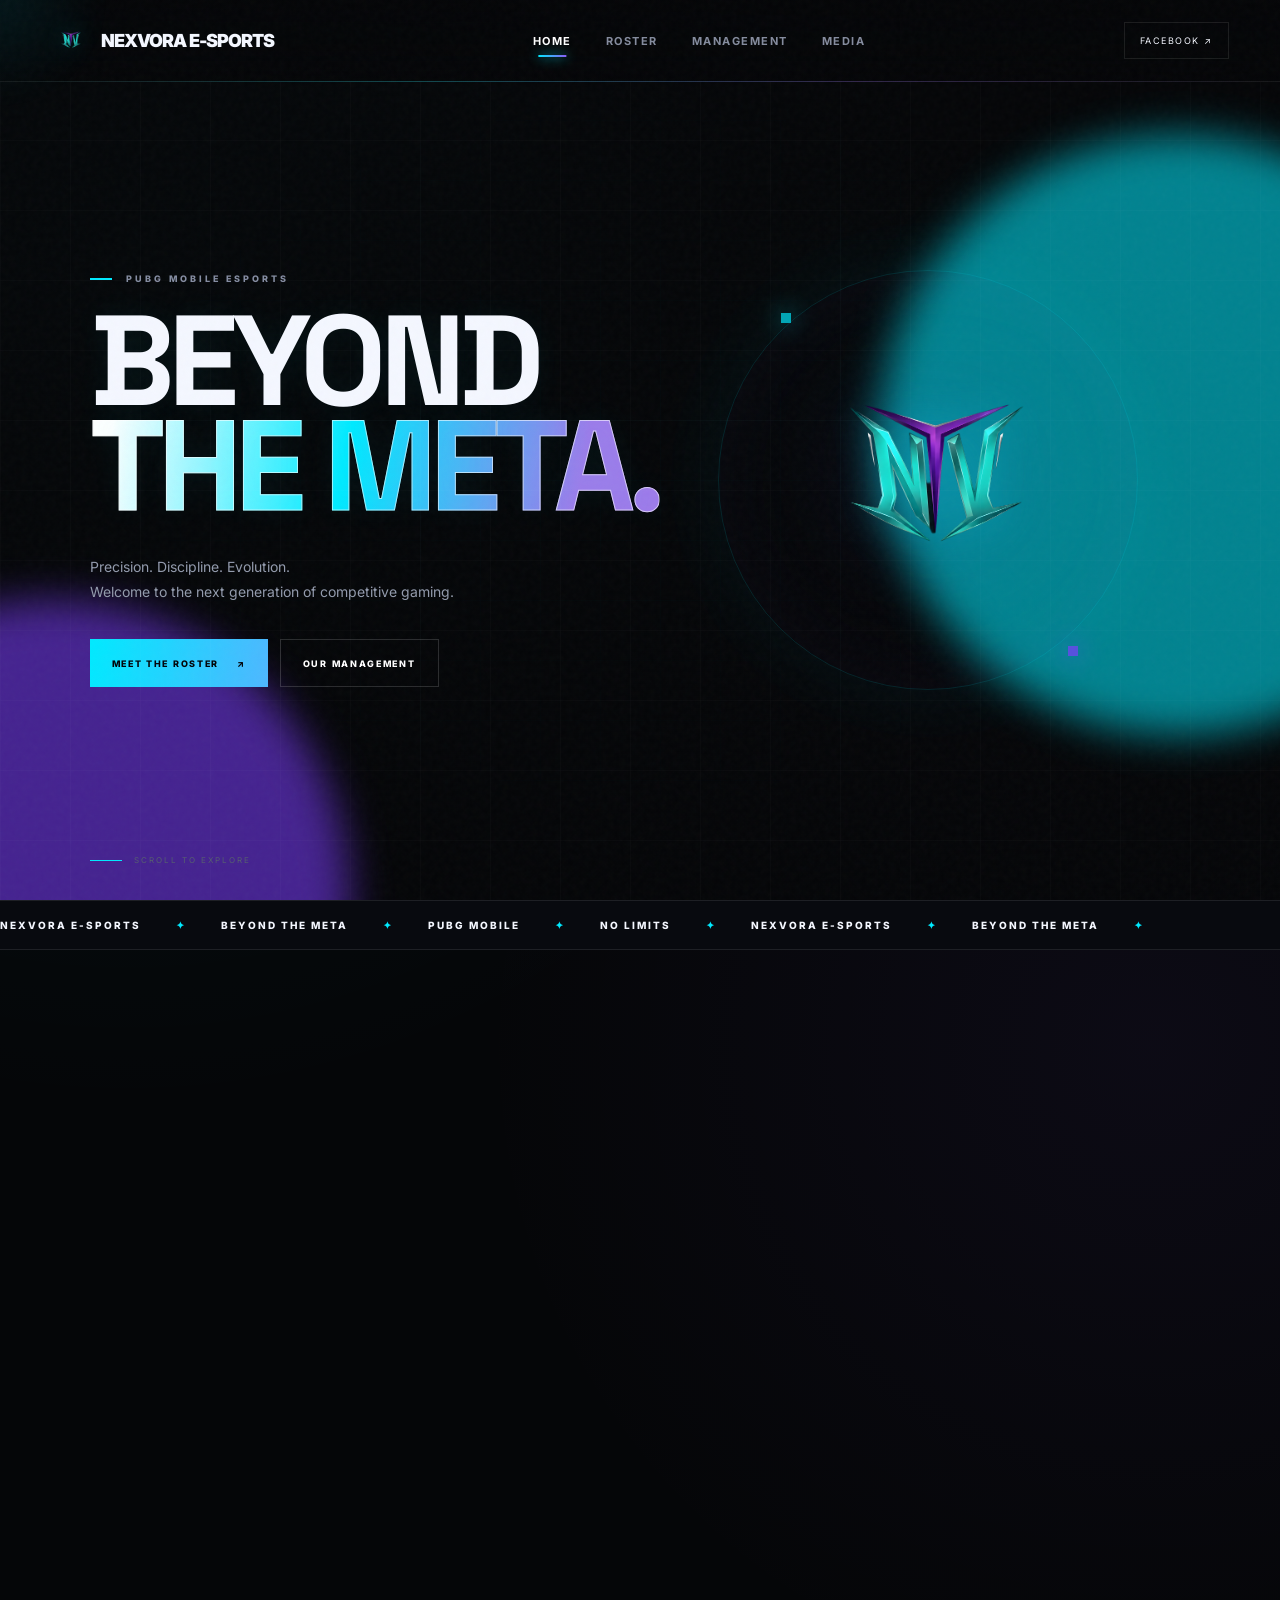
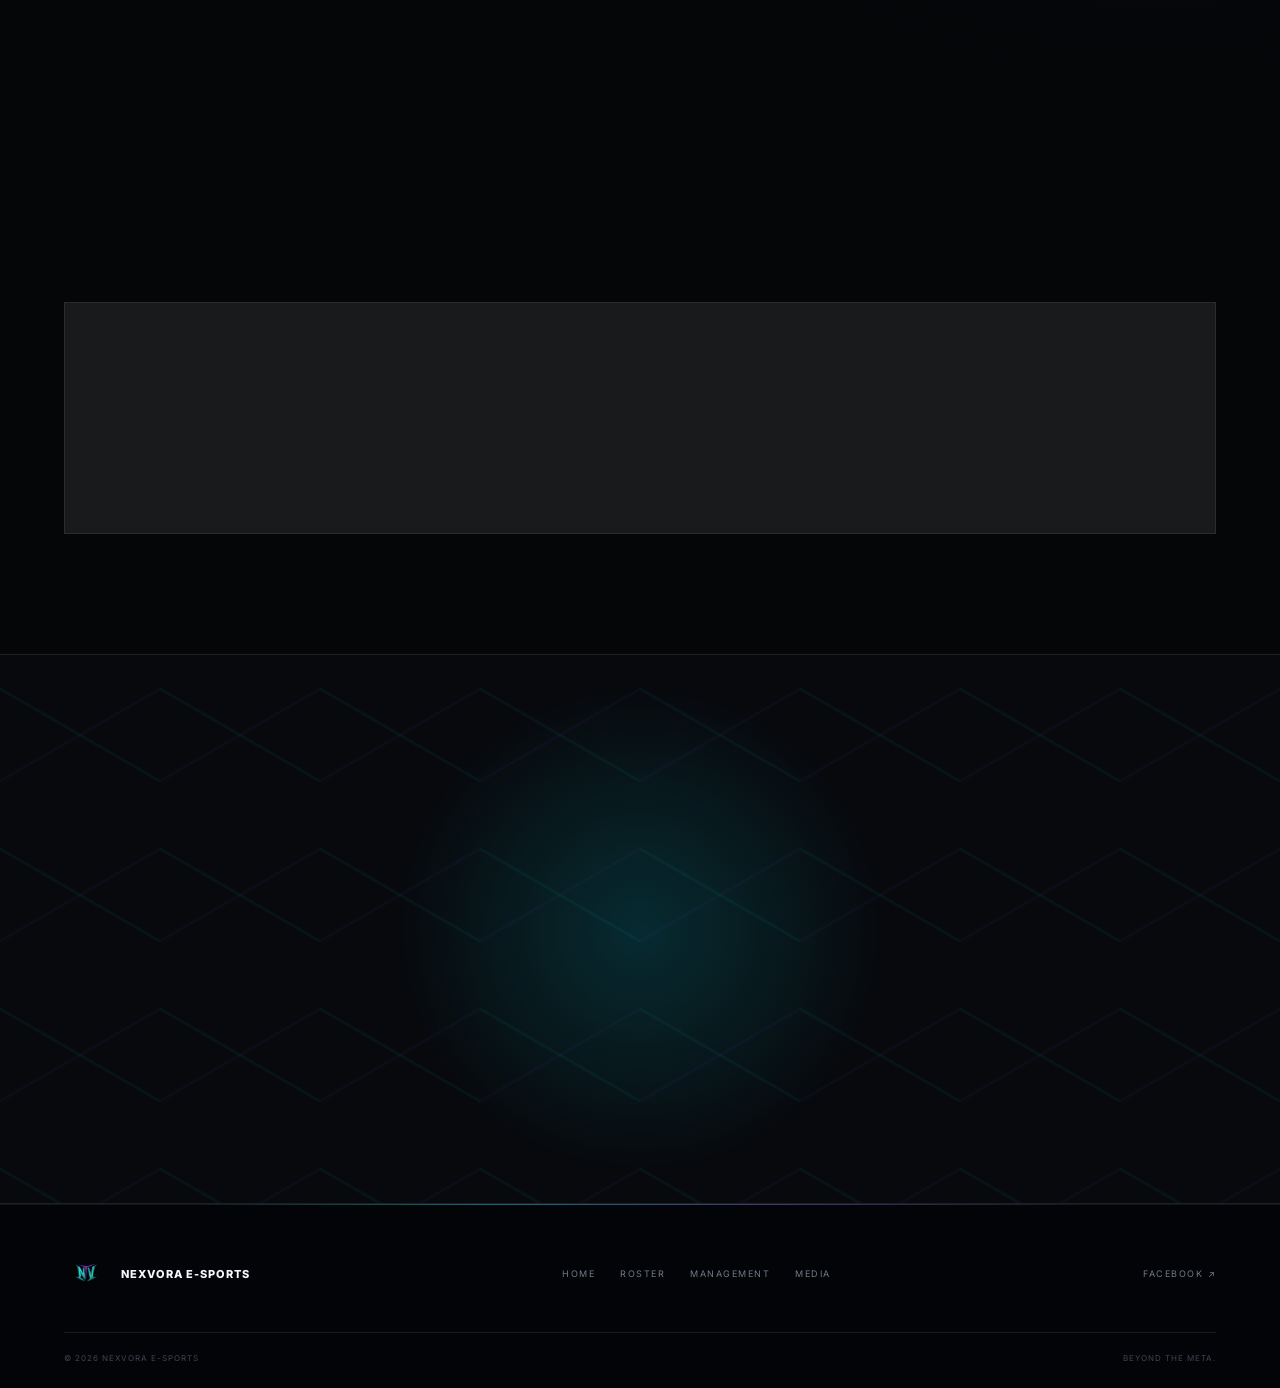
==== commit d74418e3: "Update index.html" ====
--- a/index.html
+++ b/index.html
@@ -70,20 +70,20 @@
 <header class="navbar">
 
   <a
-    href="index.html"
-    class="brand"
+  href="index.html"
+  class="brand"
+>
+
+  <img
+    src="assets/nexvora-logo.png"
+    alt="NEXVORA E-SPORTS"
   >
 
-    <img
-      src="assets/nexvora-logo.png"
-      alt="NEXVORA"
-    >
-
-    <span>
-      NEXVORA<span class="accent">.</span>
-    </span>
-
-  </a>
+  <span>
+    NEXVORA E-SPORTS
+  </span>
+
+</a>
 
 
   <button
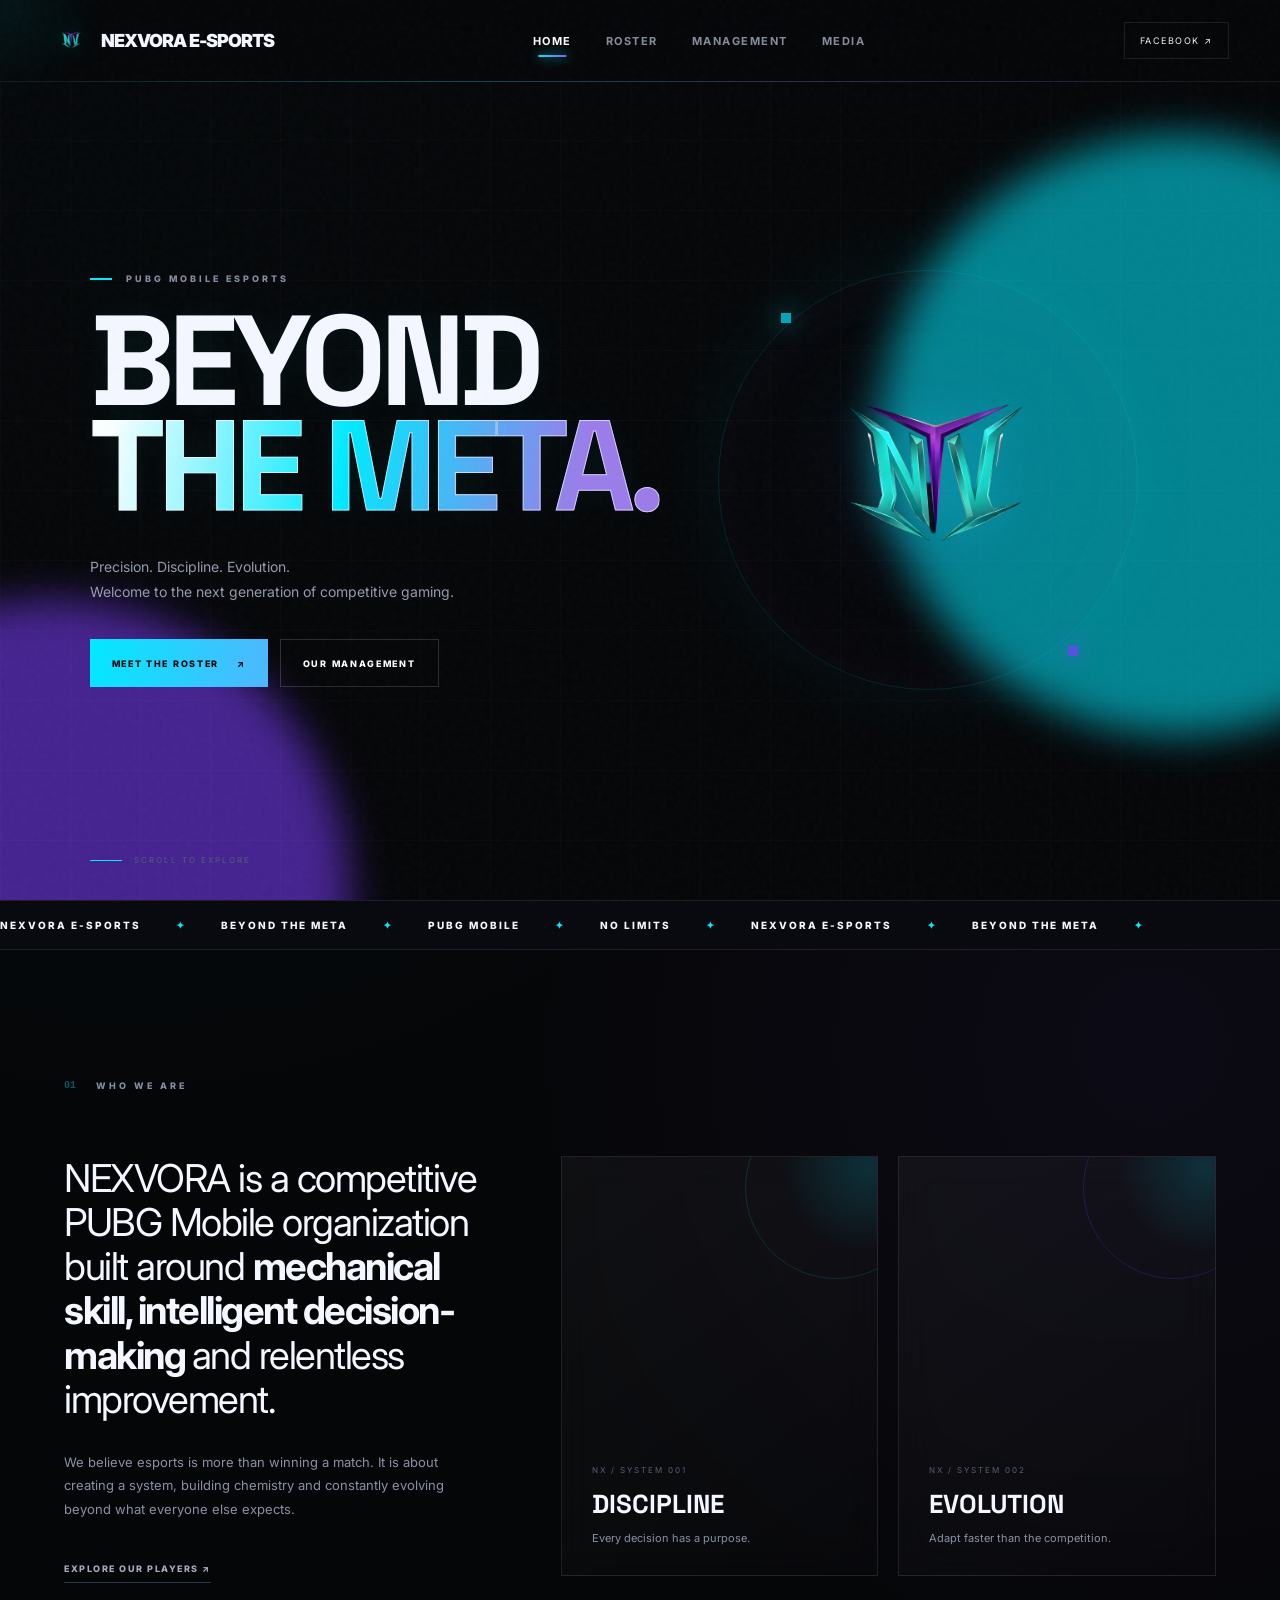
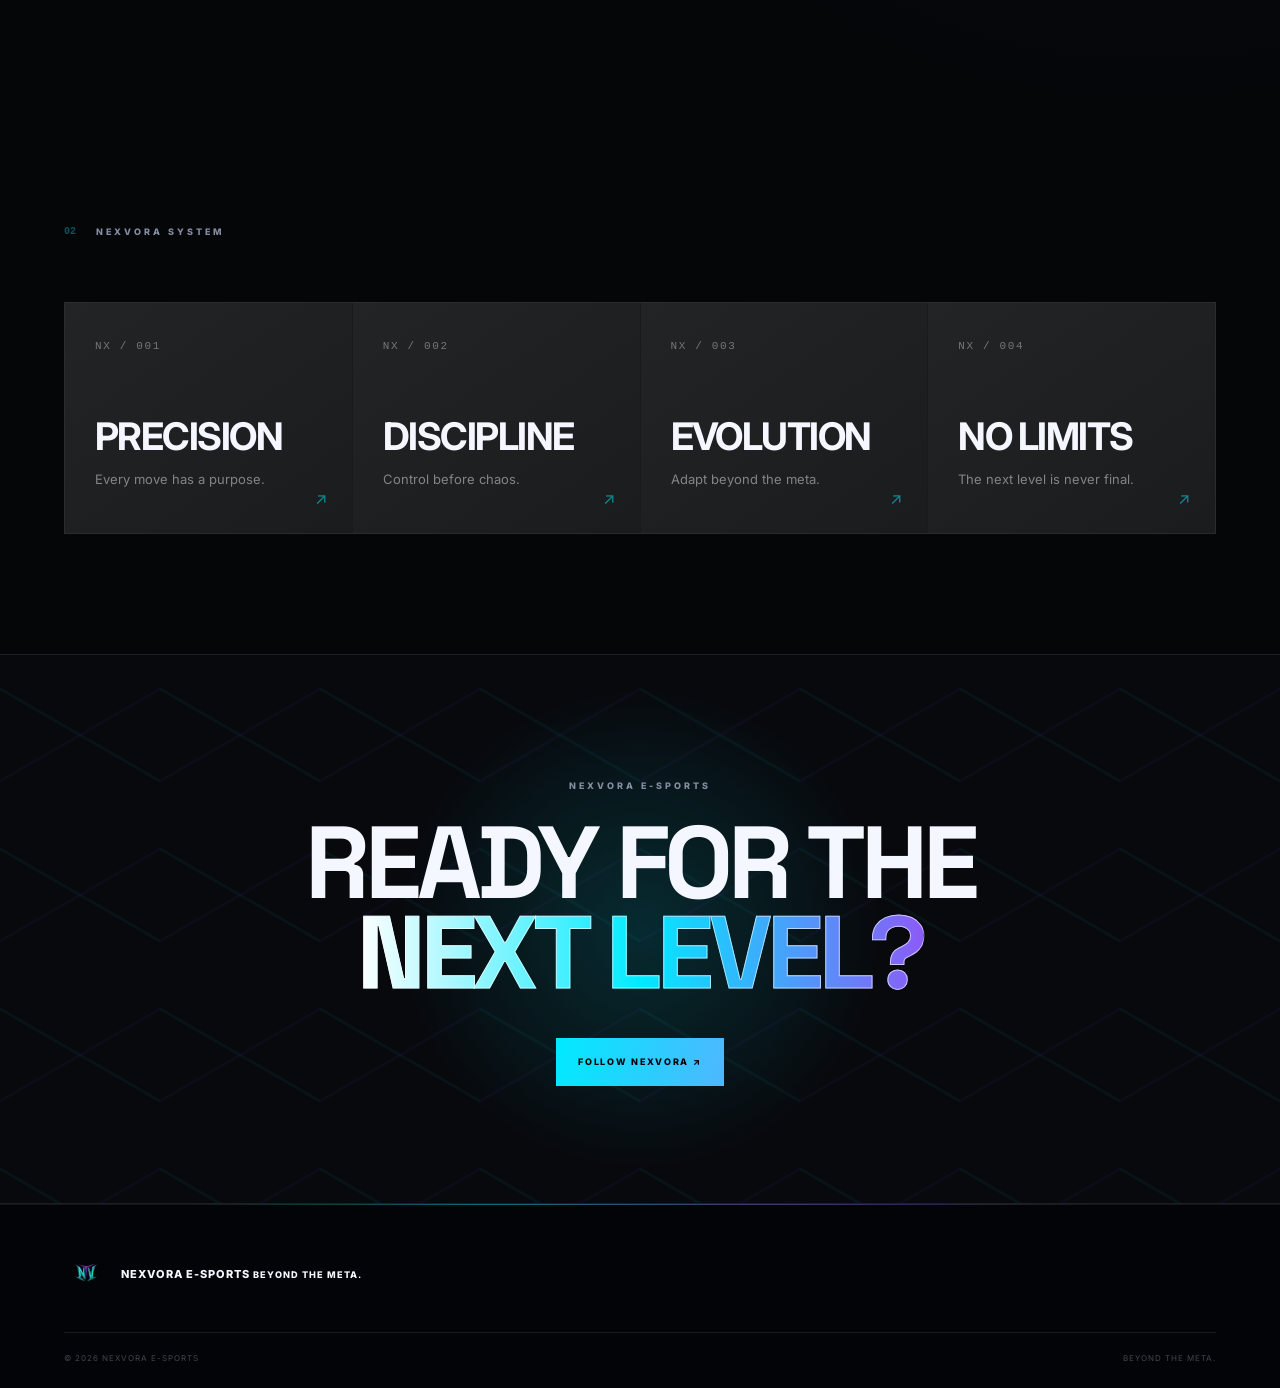
==== commit 88b365d4: "Update index.html" ====
--- a/index.html
+++ b/index.html
@@ -1,5 +1,6 @@
 <!DOCTYPE html>
 <html lang="en">
+
 <head>
 
   <meta charset="UTF-8">
@@ -70,20 +71,20 @@
 <header class="navbar">
 
   <a
-  href="index.html"
-  class="brand"
->
-
-  <img
-    src="assets/nexvora-logo.png"
-    alt="NEXVORA E-SPORTS"
+    href="index.html"
+    class="brand"
   >
 
-  <span>
-    NEXVORA E-SPORTS
-  </span>
-
-</a>
+    <img
+      src="assets/nexvora-logo.png"
+      alt="NEXVORA E-SPORTS"
+    >
+
+    <span>
+      NEXVORA E-SPORTS
+    </span>
+
+  </a>
 
 
   <button
@@ -584,47 +585,22 @@
 
       <img
         src="assets/nexvora-logo.png"
-        alt="NEXVORA"
+        alt="NEXVORA E-SPORTS"
       >
 
-      <span>
-        NEXVORA E-SPORTS
-      </span>
-
-    </div>
-
-
-    <div class="footer-links">
-
-      <a href="index.html">
-        HOME
-      </a>
-
-      <a href="roster.html">
-        ROSTER
-      </a>
-
-      <a href="management.html">
-        MANAGEMENT
-      </a>
-
-      <a href="media.html">
-        MEDIA
-      </a>
-
-    </div>
-
-
-    <a
-      href="https://www.facebook.com/profile.php?id=61593886864309"
-      target="_blank"
-      rel="noopener"
-      class="footer-social"
-    >
-
-      FACEBOOK ↗
-
-    </a>
+      <div class="footer-brand-text">
+
+        <span>
+          NEXVORA E-SPORTS
+        </span>
+
+        <small>
+          BEYOND THE META.
+        </small>
+
+      </div>
+
+    </div>
 
   </div>
 
@@ -648,4 +624,5 @@
 <script src="js/app.js"></script>
 
 </body>
+
 </html>
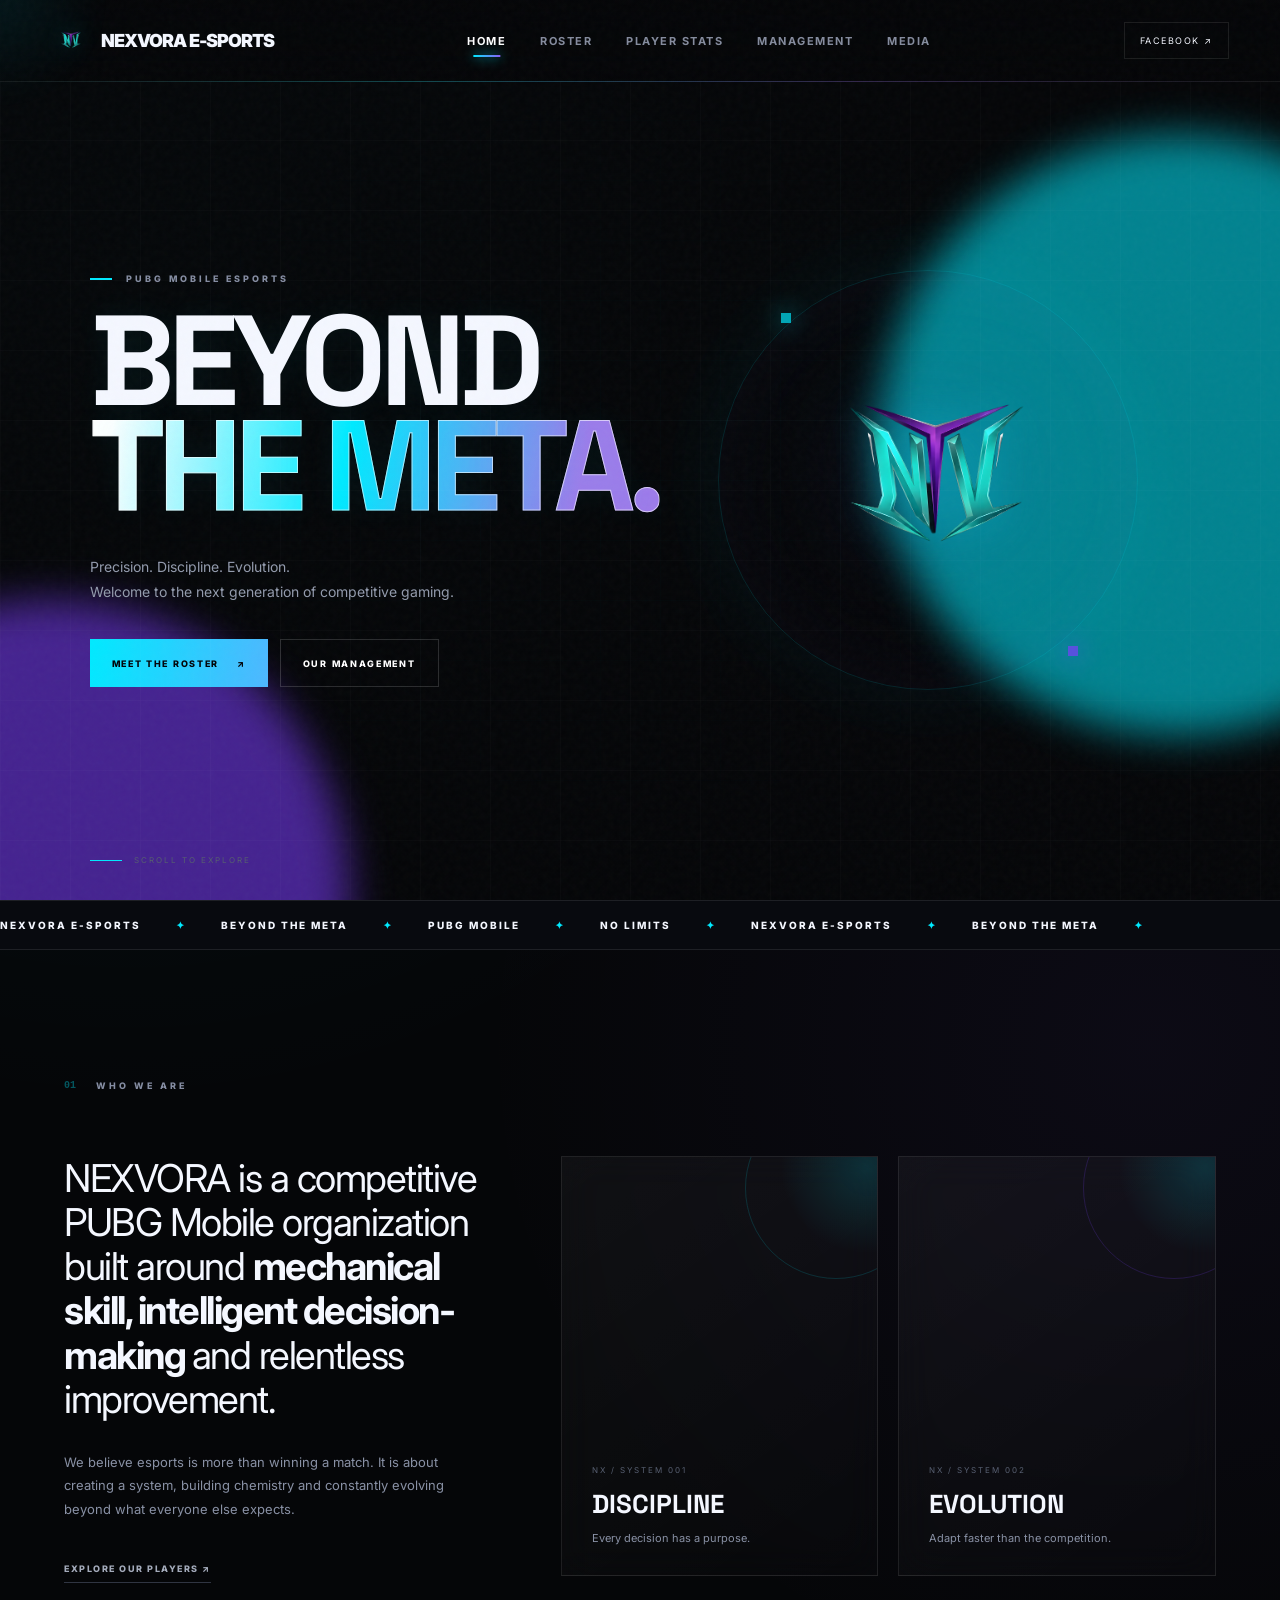
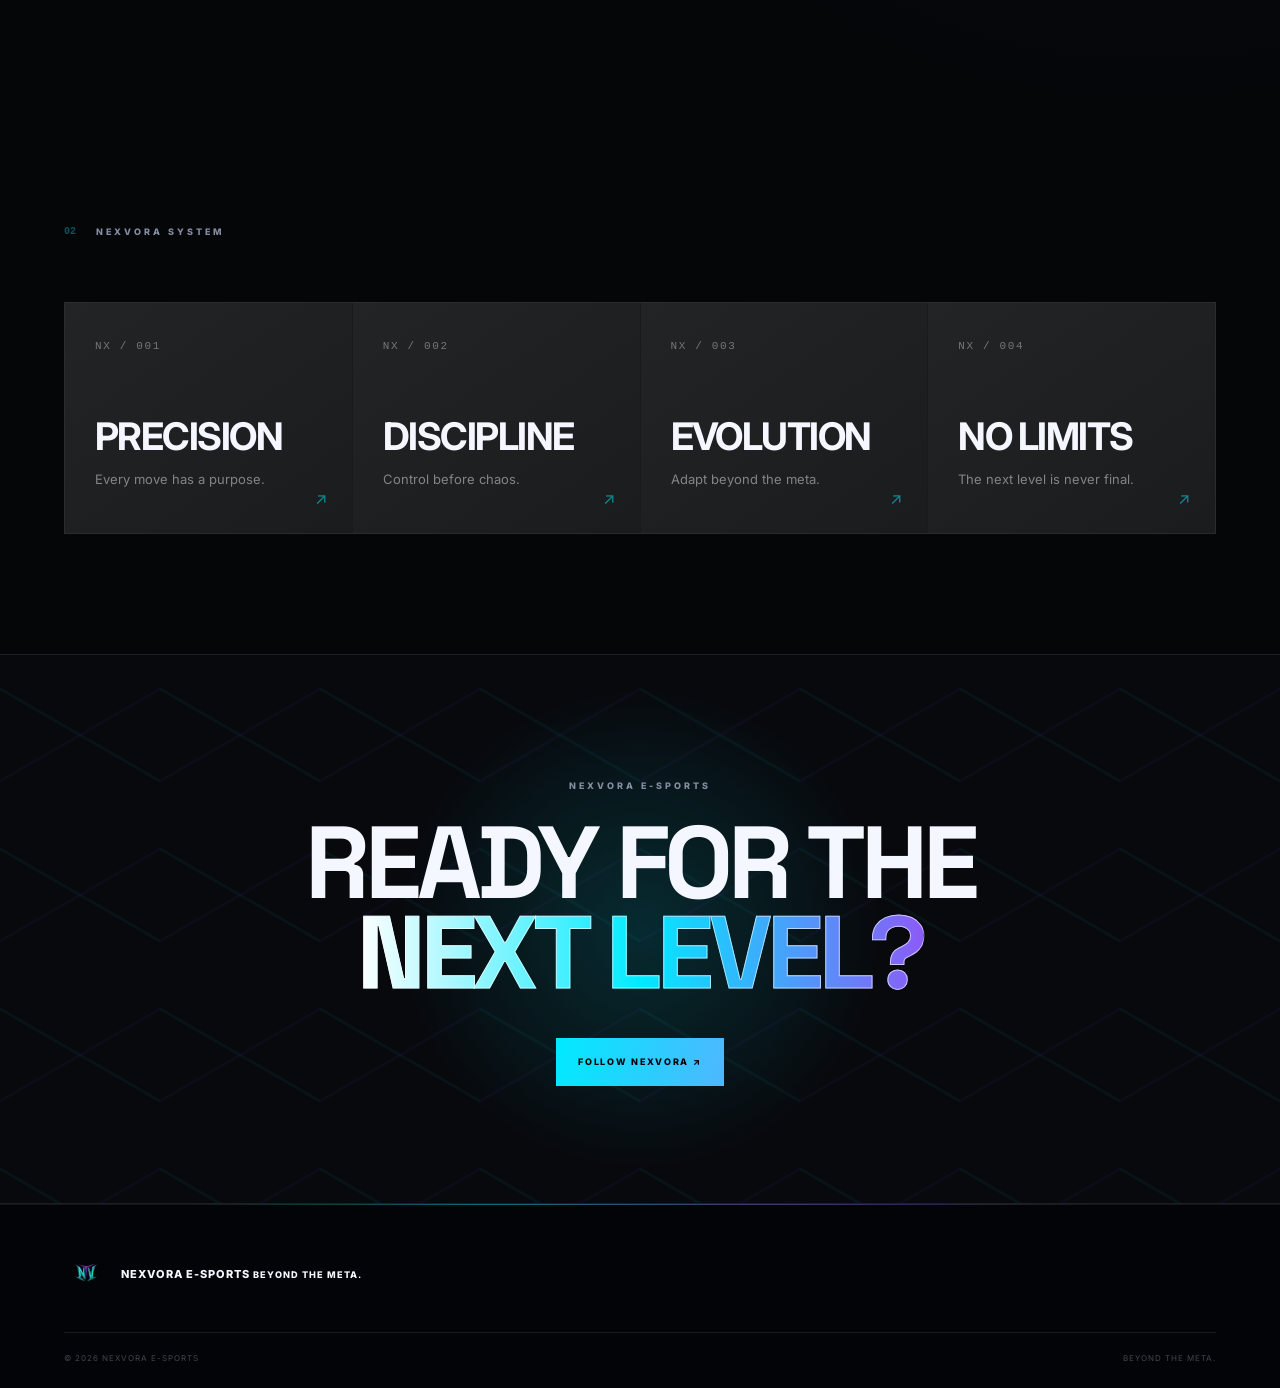
==== commit 9aba06cc: "Update index.html" ====
--- a/index.html
+++ b/index.html
@@ -113,6 +113,10 @@
       ROSTER
     </a>
 
+    <a href="#player-stats">
+      PLAYER STATS
+    </a>
+    
     <a href="management.html">
       MANAGEMENT
     </a>
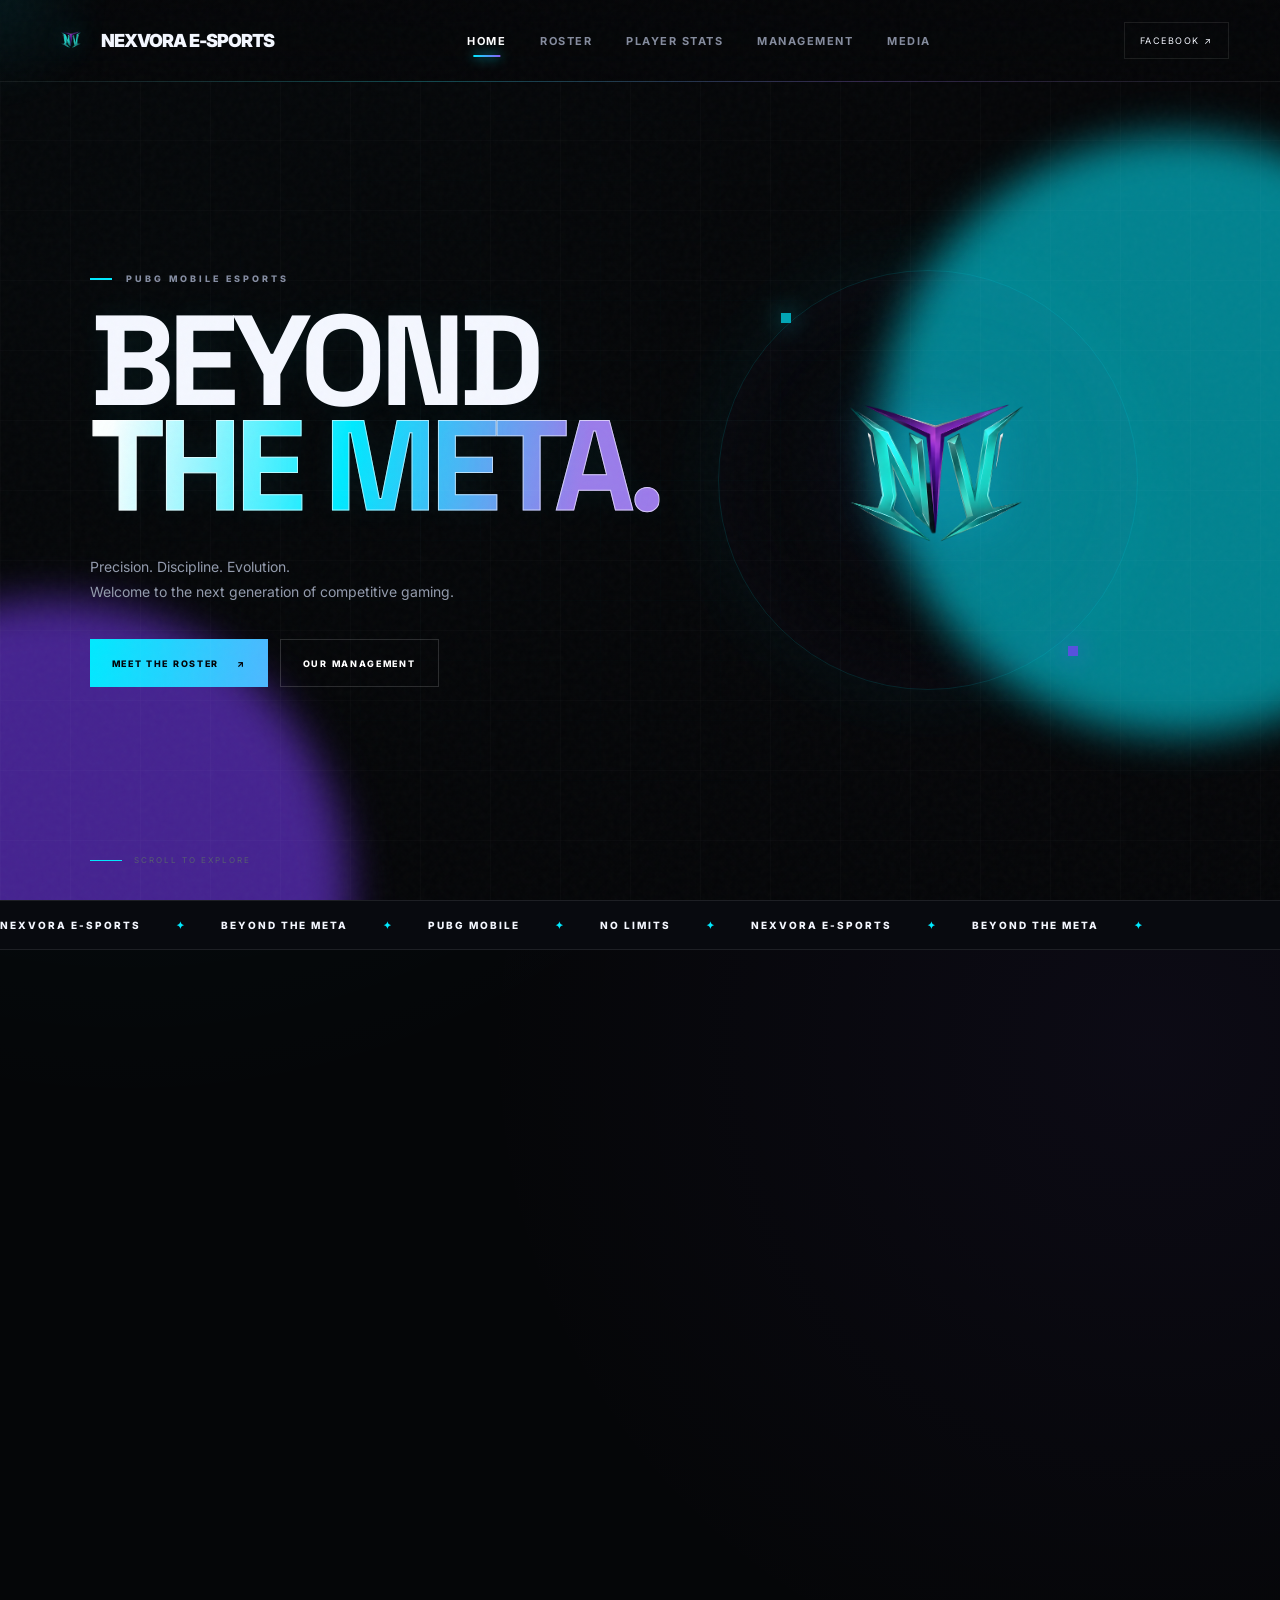
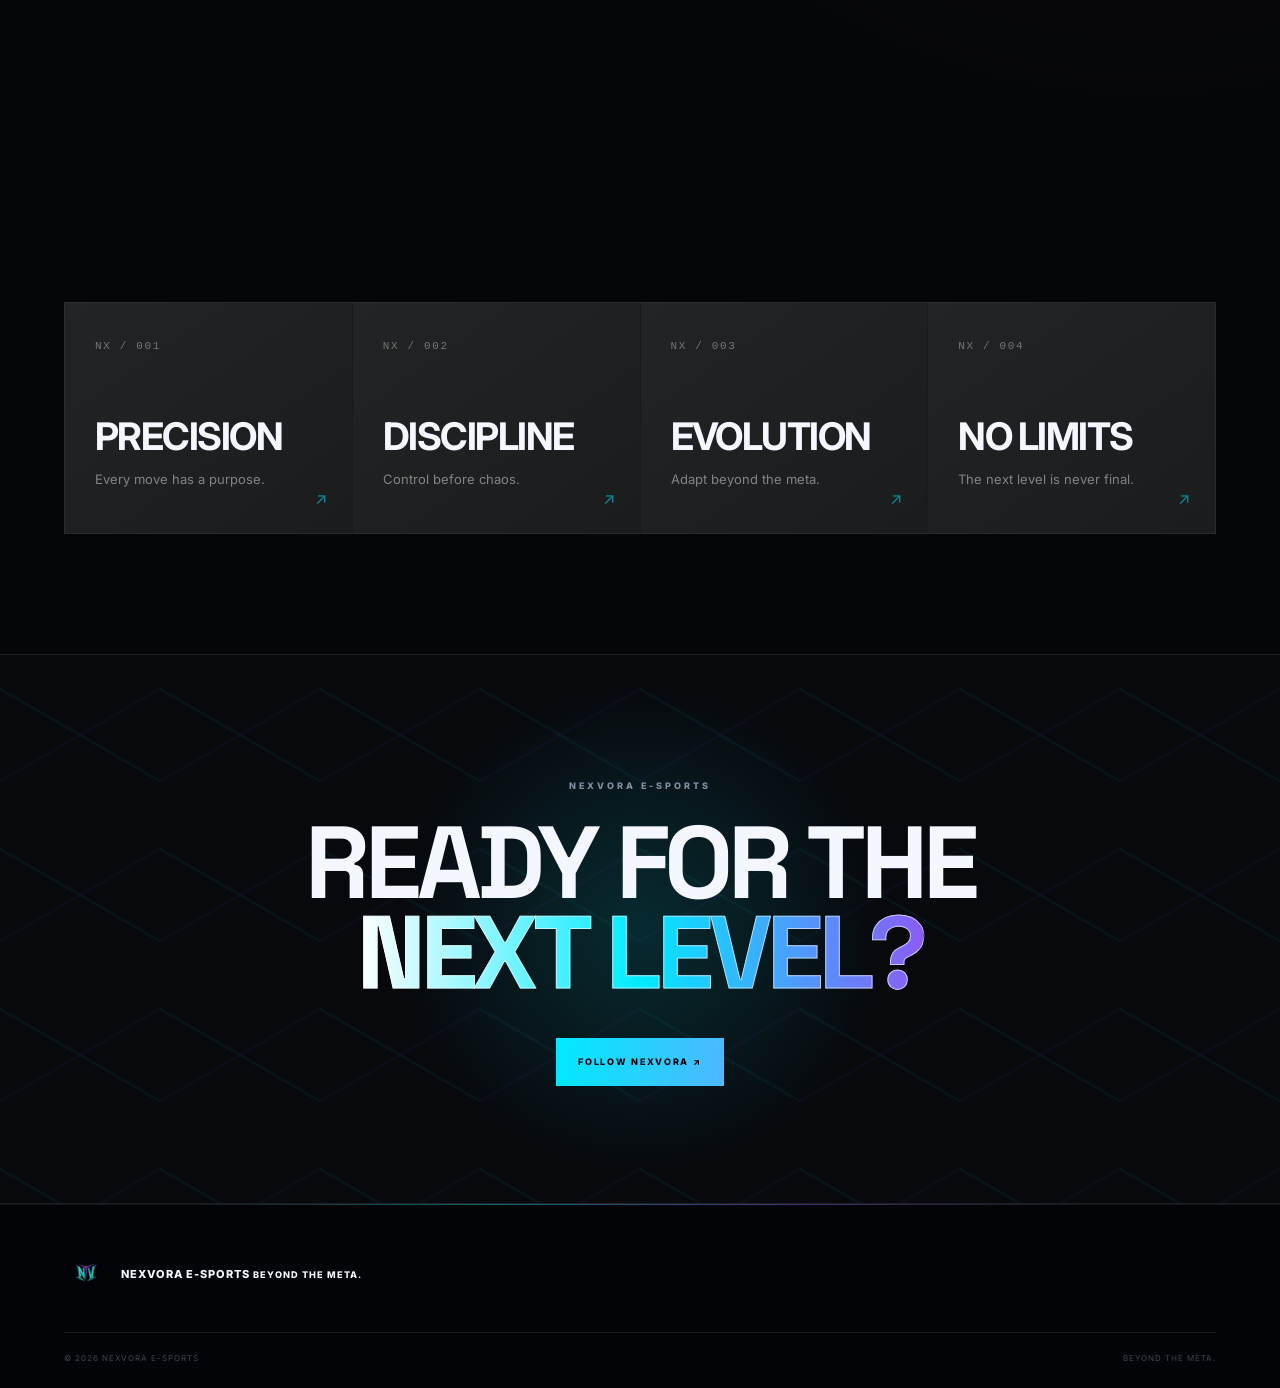
==== commit de8bbf81: "Update index.html" ====
--- a/index.html
+++ b/index.html
@@ -109,17 +109,23 @@
       HOME
     </a>
 
+
     <a href="roster.html">
       ROSTER
     </a>
 
-    <a href="#player-stats">
+
+    <!-- PLAYER STATS -->
+
+    <a href="roster.html#player-stats">
       PLAYER STATS
     </a>
-    
+
+
     <a href="management.html">
       MANAGEMENT
     </a>
+
 
     <a href="media.html">
       MEDIA
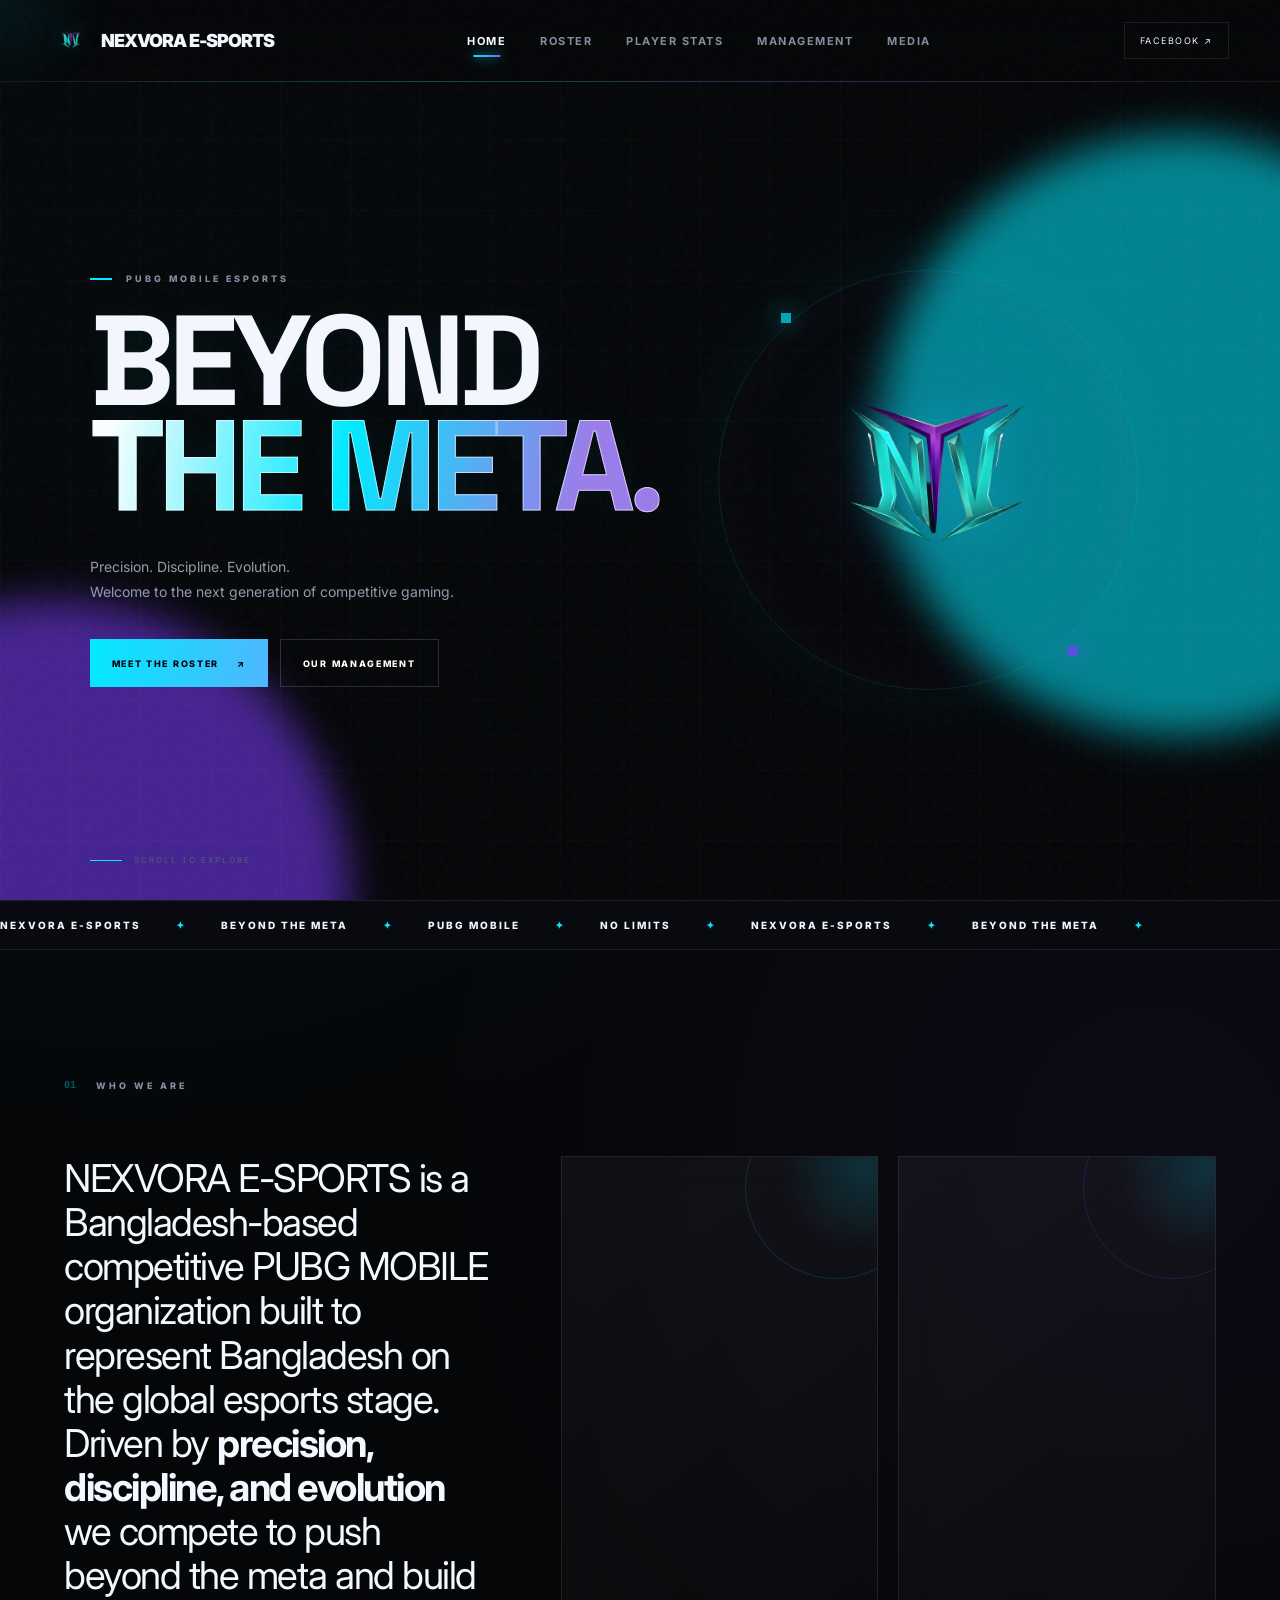
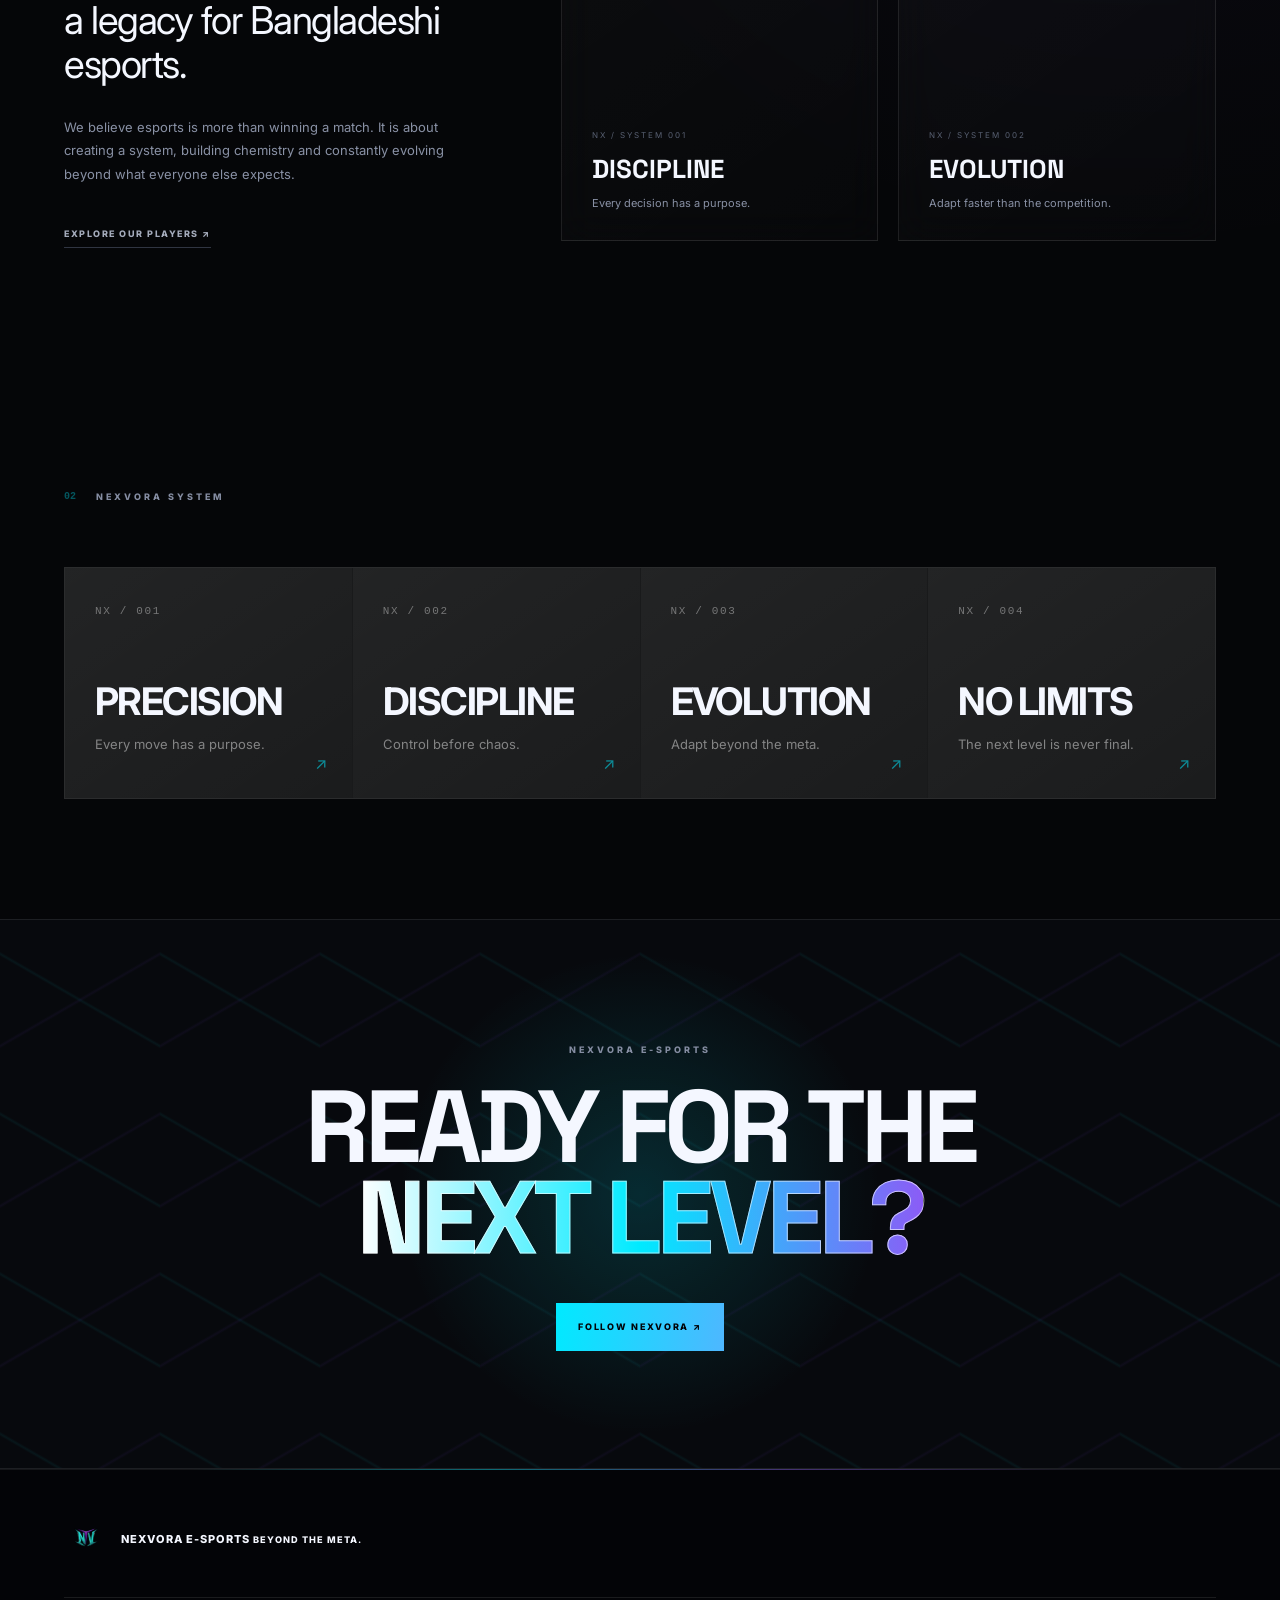
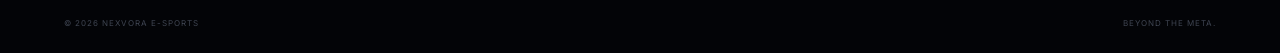
==== commit 3e341ccb: "Update index.html" ====
--- a/index.html
+++ b/index.html
@@ -341,17 +341,20 @@
 
       <p class="big-copy">
 
-        NEXVORA is a competitive PUBG Mobile
-        organization built around
-
-        <strong>
-          mechanical skill, intelligent
-          decision-making
-        </strong>
-
-        and relentless improvement.
-
-      </p>
+  NEXVORA E-SPORTS is a Bangladesh-based
+  competitive PUBG MOBILE organization built to
+  represent Bangladesh on the global esports stage.
+
+  Driven by
+
+  <strong>
+    precision, discipline, and evolution
+  </strong>
+
+  we compete to push beyond the meta and build
+  a legacy for Bangladeshi esports.
+
+</p>
 
 
       <p>
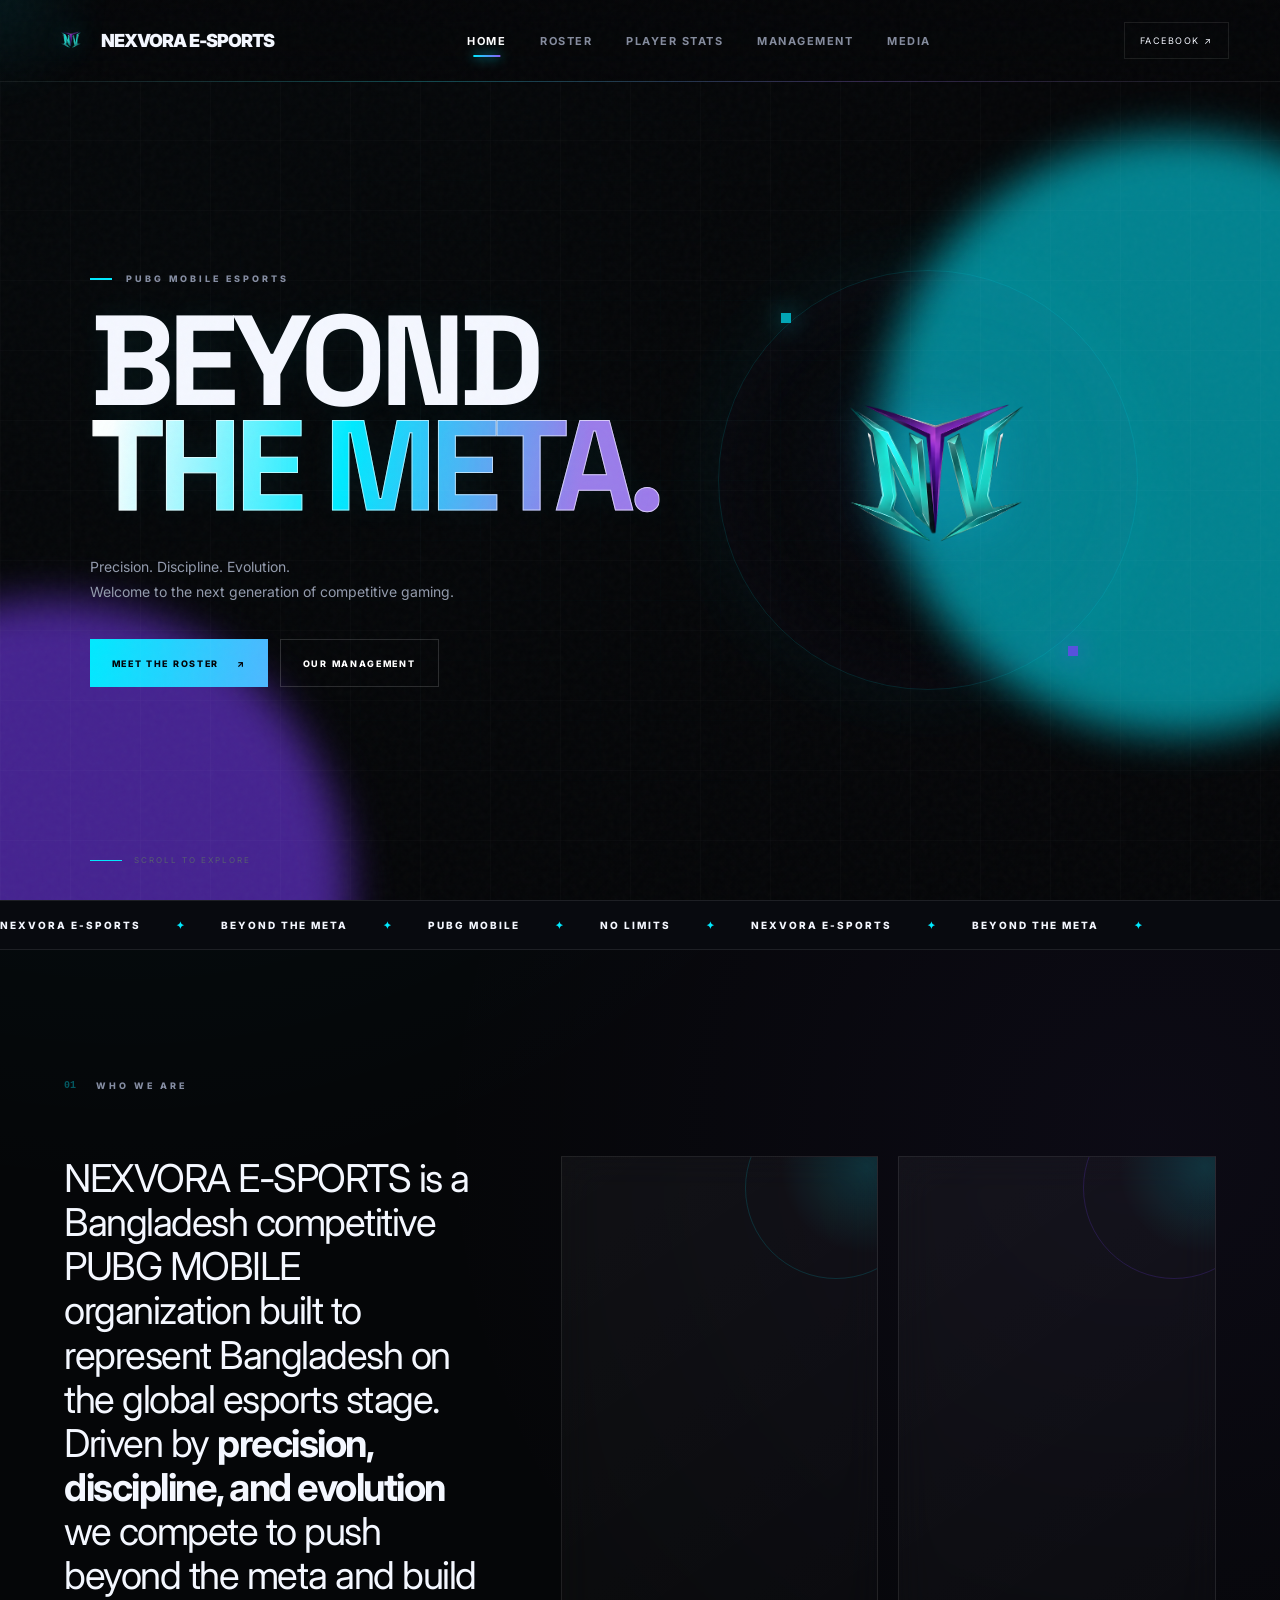
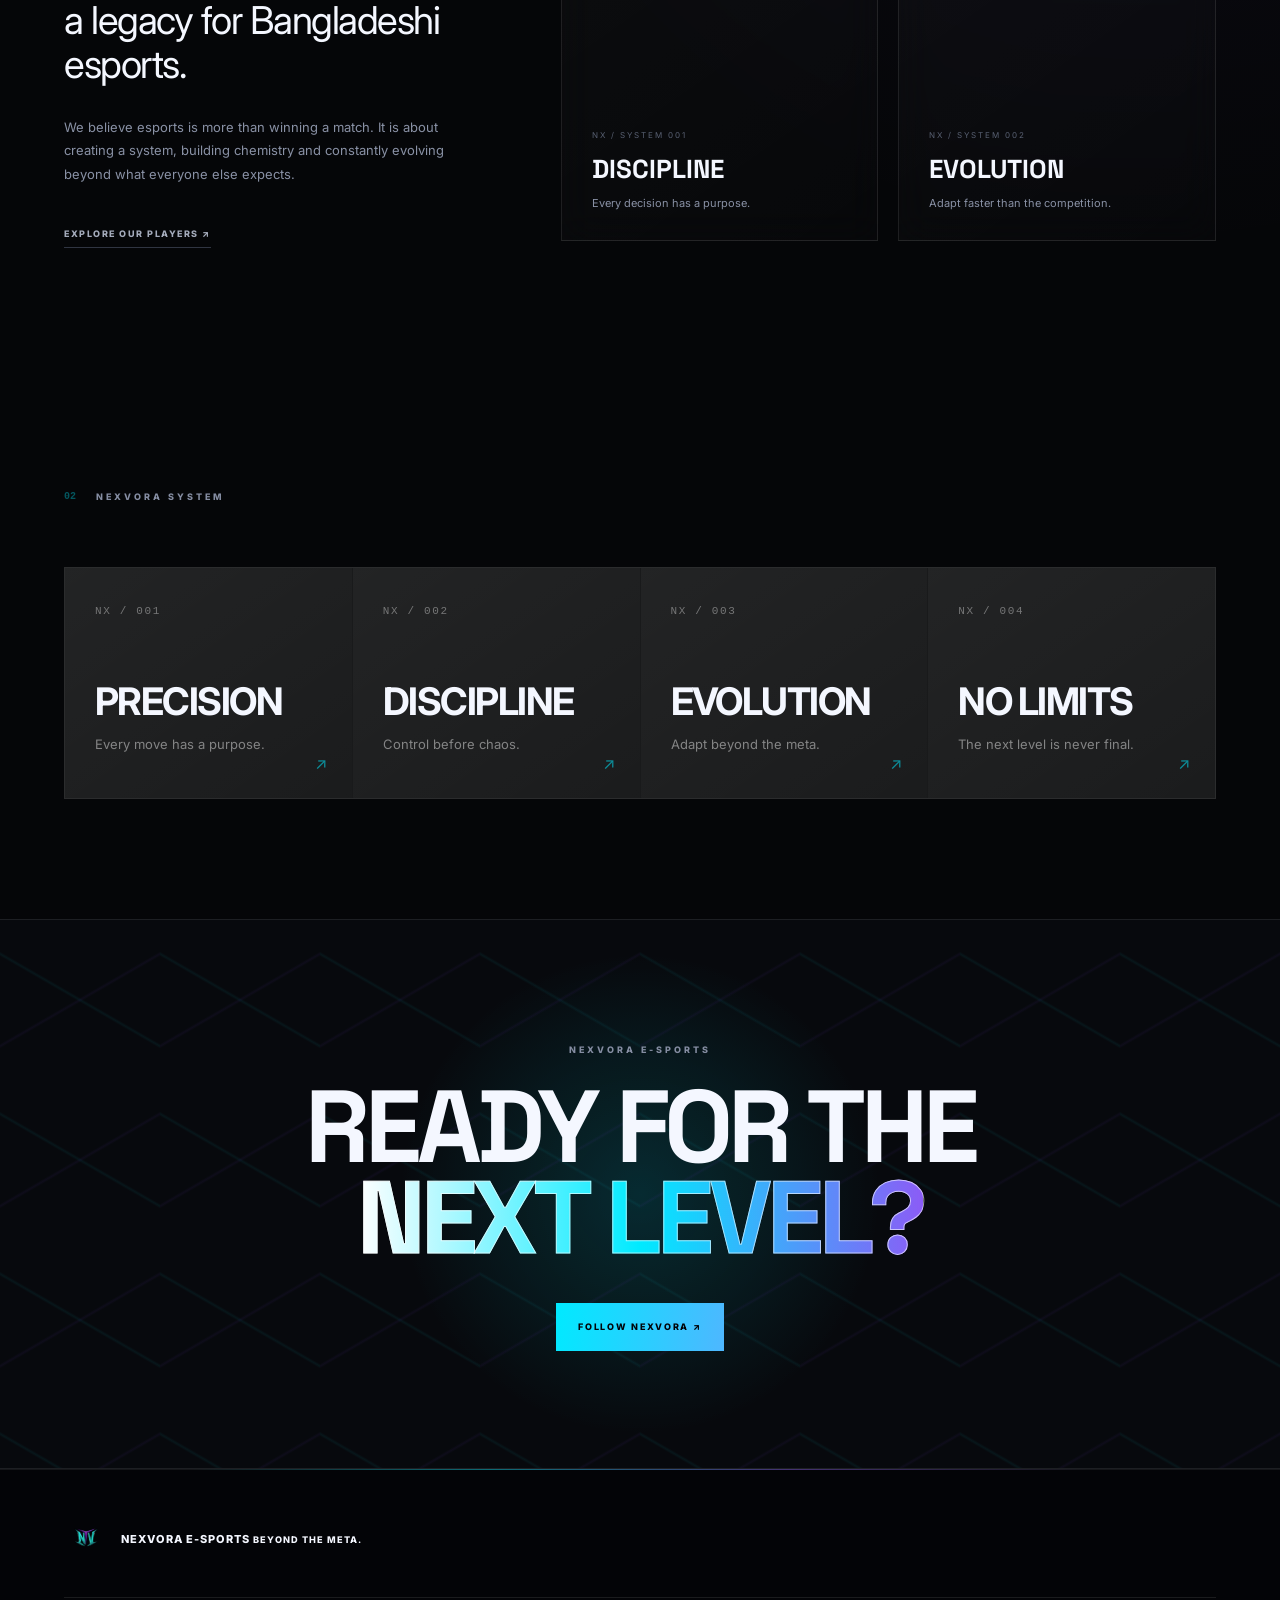
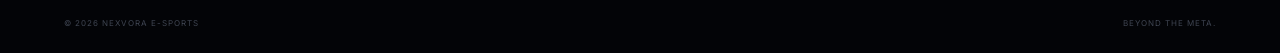
==== commit a9c4c737: "Update index.html" ====
--- a/index.html
+++ b/index.html
@@ -341,7 +341,7 @@
 
       <p class="big-copy">
 
-  NEXVORA E-SPORTS is a Bangladesh-based
+  NEXVORA E-SPORTS is a Bangladesh
   competitive PUBG MOBILE organization built to
   represent Bangladesh on the global esports stage.
 
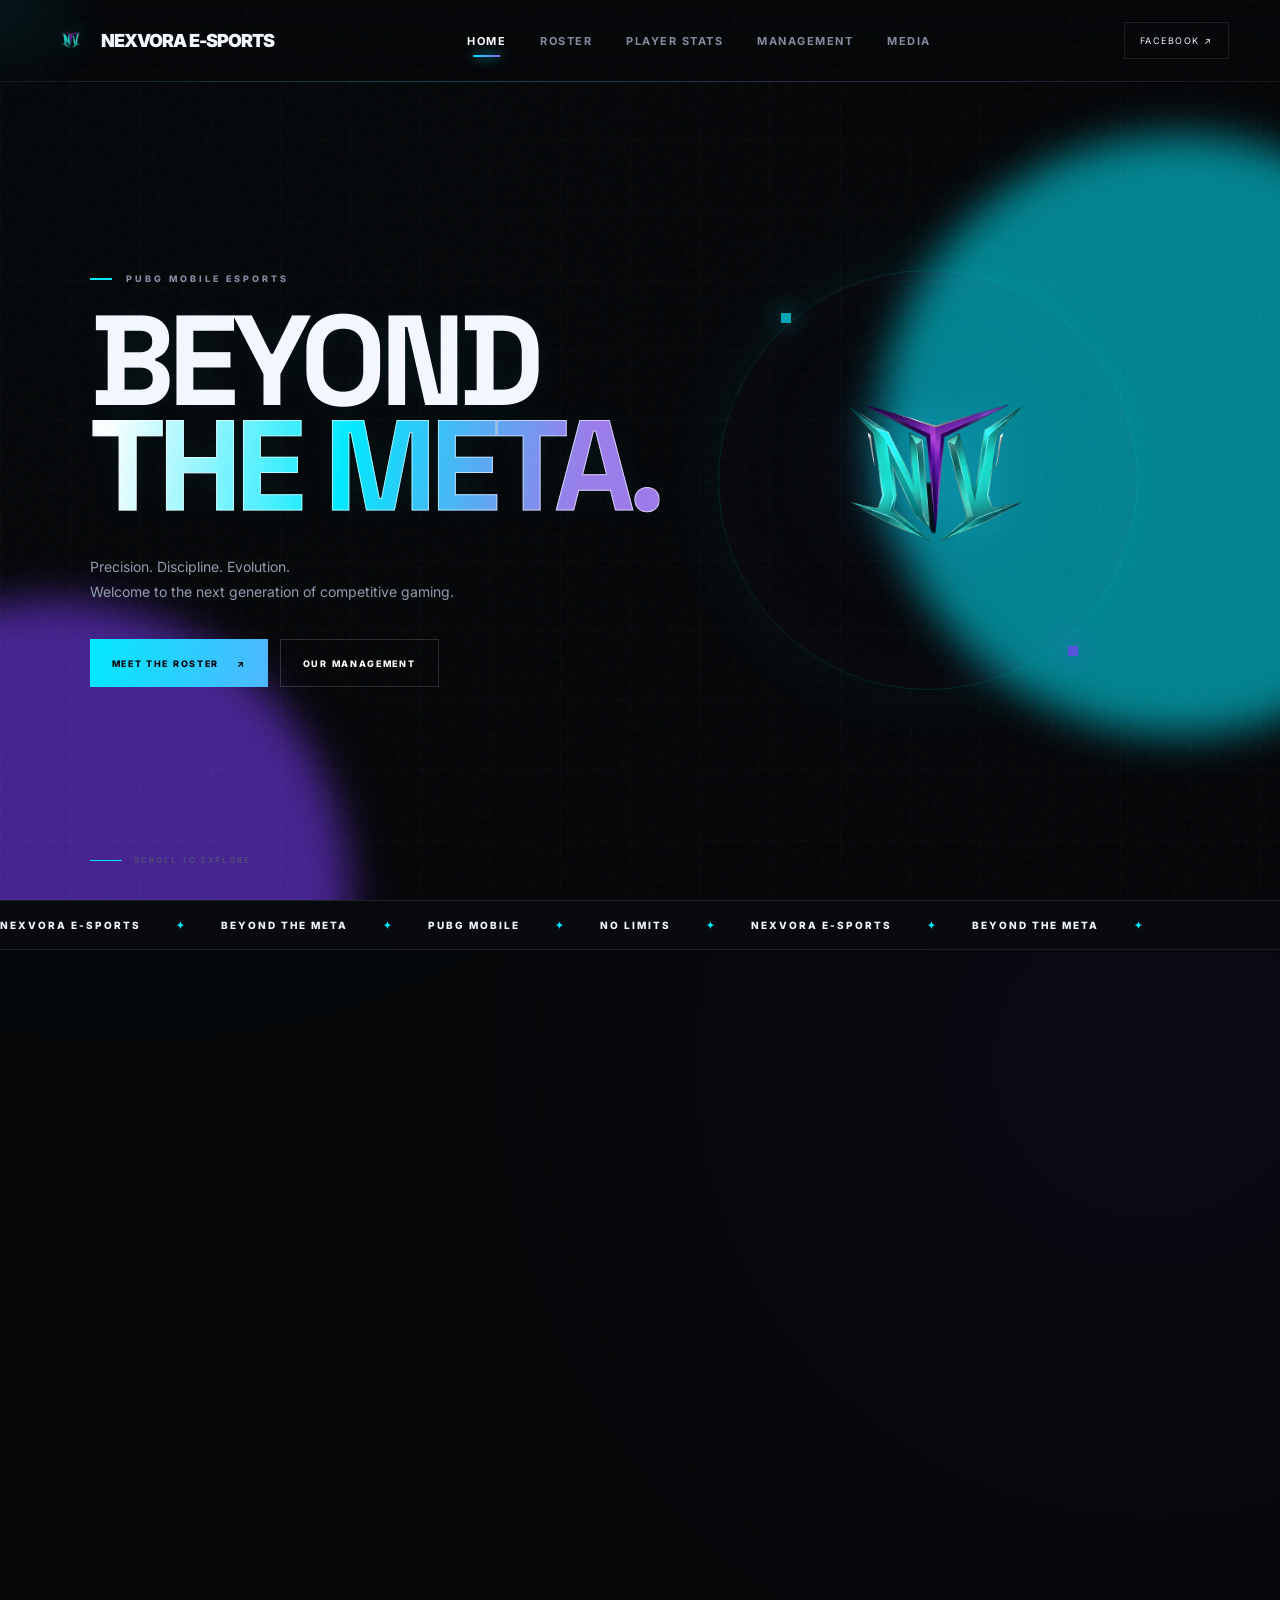
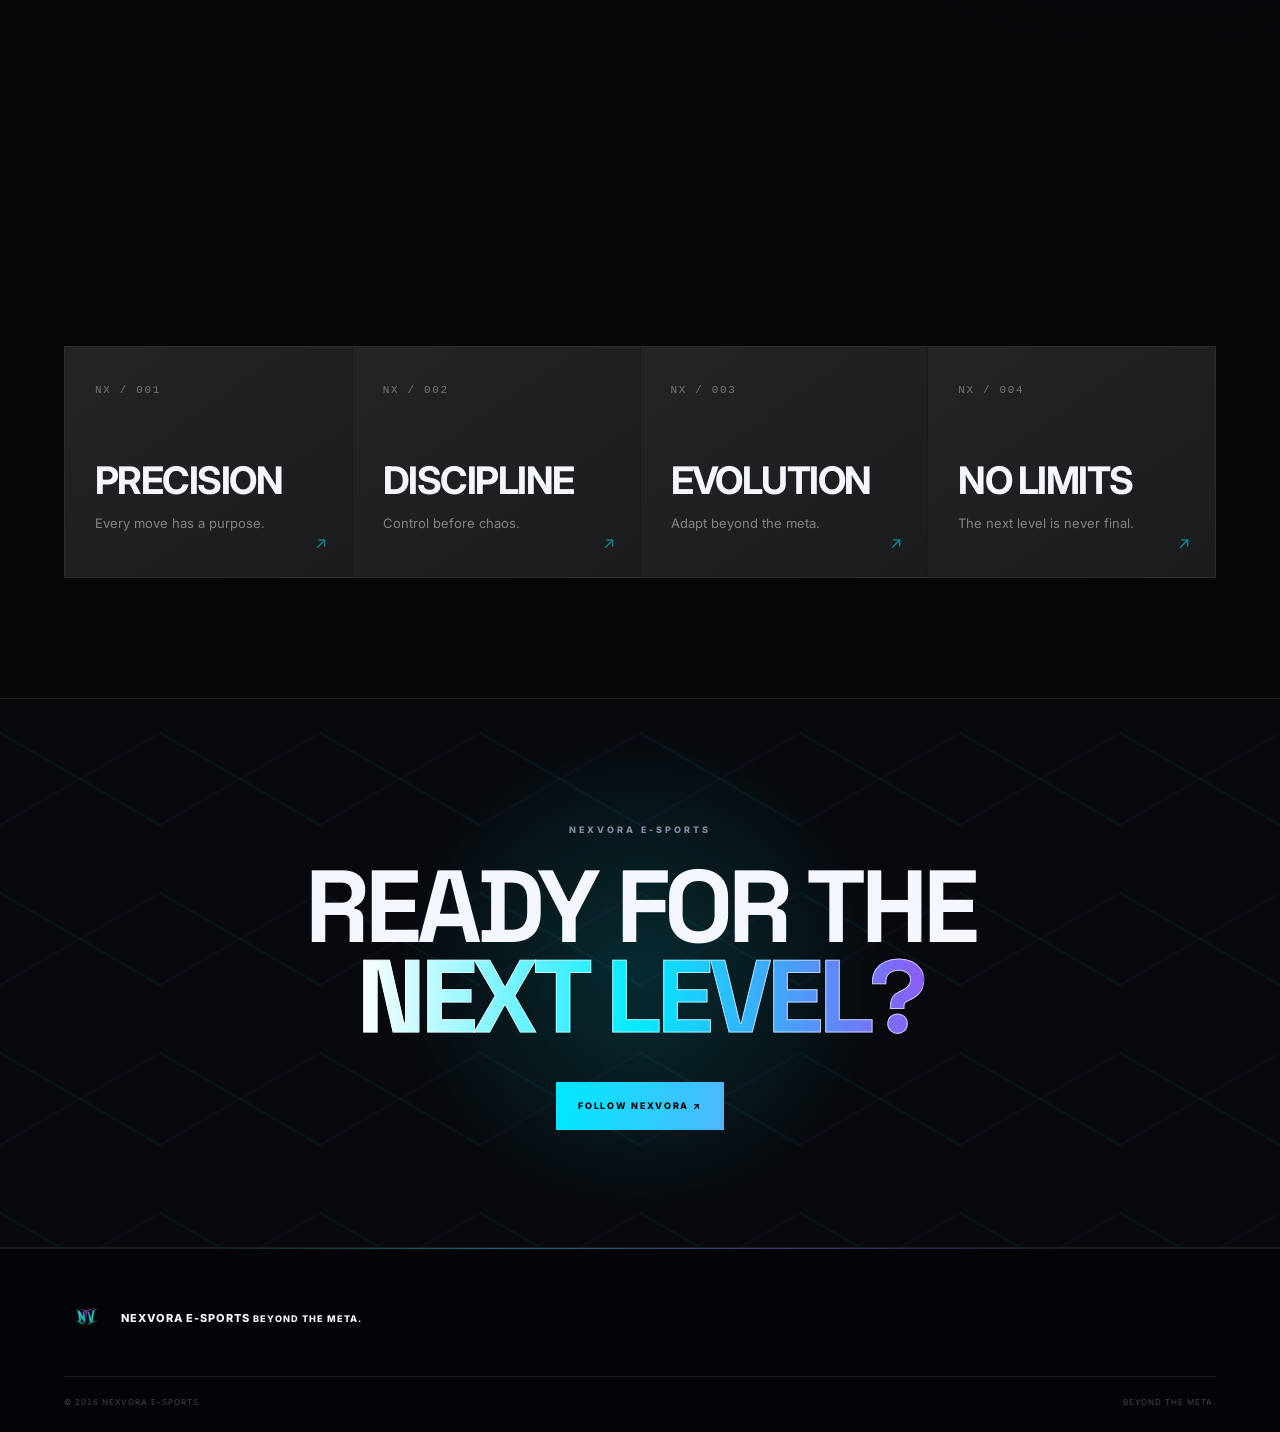
==== commit 1631c35d: "Update index.html" ====
--- a/index.html
+++ b/index.html
@@ -341,18 +341,16 @@
 
       <p class="big-copy">
 
-  NEXVORA E-SPORTS is a Bangladesh
-  competitive PUBG MOBILE organization built to
-  represent Bangladesh on the global esports stage.
+  NEXVORA ES is a Bangladesh PUBG MOBILE
+  organization built to
 
   Driven by
 
   <strong>
-    precision, discipline, and evolution
+    compete beyond the meta
   </strong>
 
-  we compete to push beyond the meta and build
-  a legacy for Bangladeshi esports.
+  with precision, discipline, and evolution.
 
 </p>
 
